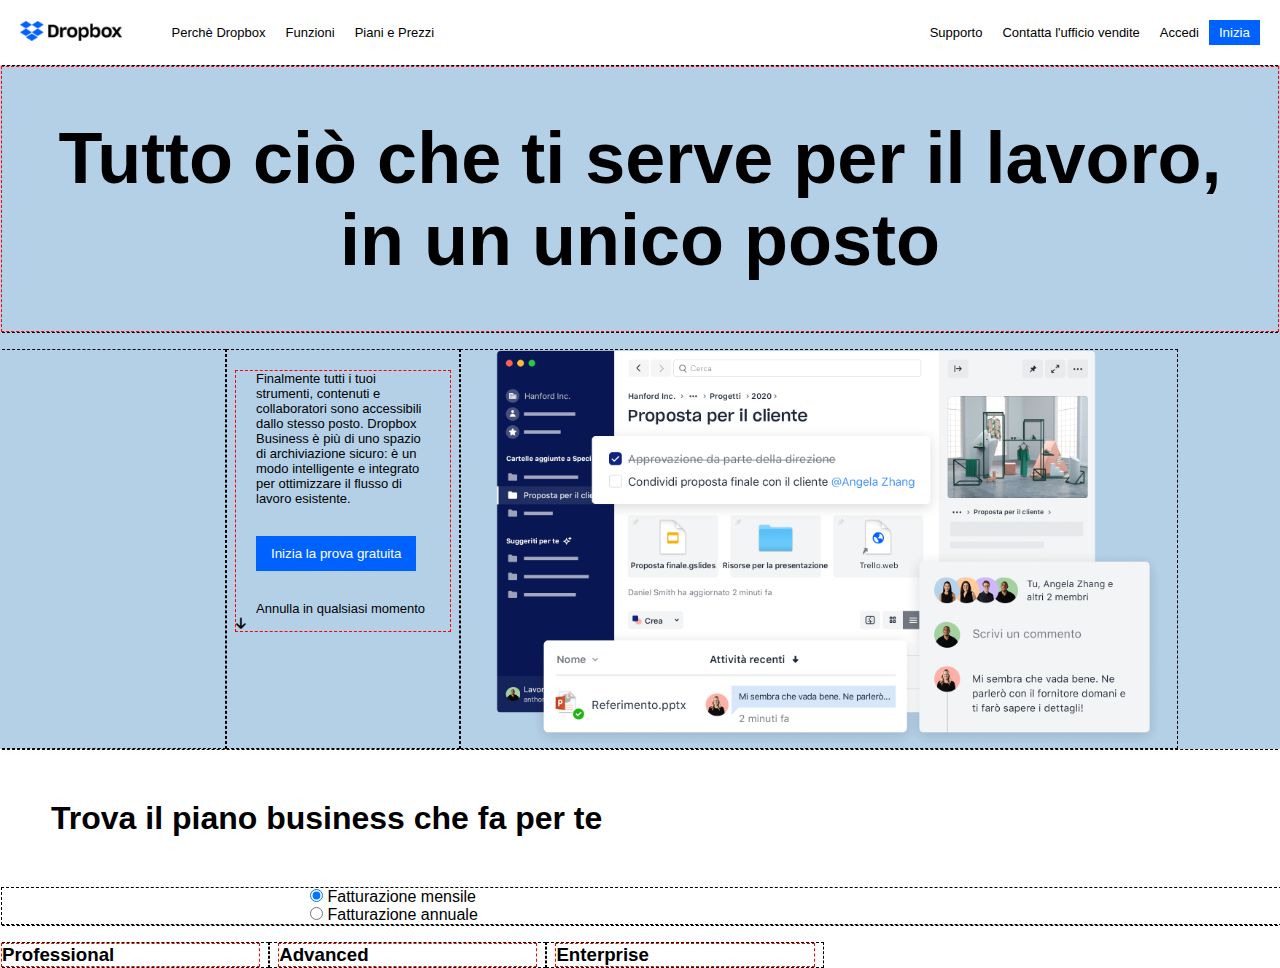
==== index.html @ 9c950555 "codice rivisto" ====
<!DOCTYPE html>
<html lang="en">
  <head>
    <meta charset="UTF-8" />
    <meta name="viewport" content="width=device-width, initial-scale=1.0" />
    <title>Dropbox</title>
    <link rel="stylesheet" href="./style.css" />
    <link
      rel="stylesheet"
      href="https://cdnjs.cloudflare.com/ajax/libs/font-awesome/6.7.2/css/all.min.css"
      integrity="sha512-Evv84Mr4kqVGRNSgIGL/F/aIDqQb7xQ2vcrdIwxfjThSH8CSR7PBEakCr51Ck+w+/U6swU2Im1vVX0SVk9ABhg=="
      crossorigin="anonymous"
      referrerpolicy="no-referrer"
    />
  </head>
  <body>
    <header>
      <div class="header-box">
        <div class="header-box-left">
          <div class="header-logo">
            <img src="./img/logo-small.png" alt="" />
          </div>
          <nav class="header-links">
            <ul>
              <li><a href="#"></a>Perchè Dropbox</li>
              <li><a href="#"></a>Funzioni</li>
              <li><a href="#"></a>Piani e Prezzi</li>
            </ul>
          </nav>
        </div>
        <div class="header-box-right">
          <nav class="header-links">
            <ul>
              <li><a href="#"></a>Supporto</li>
              <li><a href="#"></a>Contatta l'ufficio vendite</li>
              <li><a href="#"></a>Accedi</li>
            </ul>
          </nav>
          <div class="header-button">
            <button class="small-button">Inizia</button>
          </div>
        </div>
      </div>
    </header>

    <main>
      <section class="first-section">
        <div class="container-first">
          <div class="row">
            <div class="col1">
              <div class="card">
                <h1>
                  Tutto ciò che ti serve per il lavoro, <br />
                  in un unico posto
                </h1>
              </div>
            </div>
            <div class="col-1-3"></div>
            <div class="col-1-3">
              <div class="card">
                <p>
                  Finalmente tutti i tuoi strumenti, contenuti e collaboratori
                  sono accessibili dallo stesso posto. Dropbox Business è più di
                  uno spazio di archiviazione sicuro: è un modo intelligente e
                  integrato per ottimizzare il flusso di lavoro esistente.
                </p>
                <button class="small-button-2">Inizia la prova gratuita</button>
                <p>Annulla in qualsiasi momento</p>
                <i class="fa-solid fa-arrow-down"></i>
              </div>
            </div>
            <div class="col-2-3">
              <img src="./img/jumbo.png" alt="" />
            </div>
          </div>
        </div>
      </section>

      <section class="second-section">
        <div class="container-second">
          <div class="row">
            <div class="col1">
              <h2>Trova il piano business che fa per te</h2>
              <div class="col1">
                <div>
                  <input
                    type="radio"
                    id="huey"
                    name="drone"
                    value="huey"
                    checked
                  />
                  <label for="huey">Fatturazione mensile</label>
                </div>
                <div>
                  <input type="radio" id="dewey" name="drone" value="dewey" />
                  <label for="dewey">Fatturazione annuale</label>
                </div>
              </div>
            </div>
            <div class="secondcol-1-3">
              <div class="card">
                <h3>Professional</h3>
              </div>
            </div>
            <div class="secondcol-1-3">
              <div class="card">
                <h3>Advanced</h3>
              </div>
            </div>
            <div class="secondcol-1-3">
              <div class="card">
                <h3>Enterprise</h3>
              </div>
            </div>
          </div>
        </div>
      </section>
    </main>

    <footer></footer>
  </body>
</html>
---- style.css ----
* {
  font-family: Arial, Helvetica, sans-serif;
  margin: 0;
}
.container {
  max-width: 1180px;
  margin-left: auto;
  margin-right: auto;
  padding-left: 0.5rem;
  padding-right: 0.5rem;
}

.small-button,
.small-button-2 {
  background-color: #0062fe;
  color: white;
  padding: 5px 10px;
  border: 0;
}

.small-button-2 {
  padding: 10px 15px;

  margin: 30px 20px;
}
.first-section h1 {
  text-align: center;
  font-size: 4.5rem;
  padding: 50px;
}
h2 {
  text-align: left;
  font-size: 2rem;
  padding: 50px;
}
.row {
  display: flex;
  flex-wrap: wrap;
  row-gap: 1rem;

  margin-left: -0.5rem;
  margin-right: -0.5rem;
}
.first-section img {
  max-width: 700px;
}
.first-section p {
  padding: 0px 20px;
}
.second-section input {
  display: inline-block;
  margin-left: 300px;
}

/* HEADER */
.header-box {
  display: flex;
  padding: 20px;
  align-items: center;
  justify-content: space-between;
  font-size: small;
  font-weight: lighter;
}
.header-logo img {
  height: 20px;
}
.header-box-left,
.header-box-right {
  display: flex;
  justify-content: space-between;
  align-items: center;
}
.header-links ul {
  display: flex;
}
.header-links li {
  list-style: none;
  margin-left: 10px;
  margin-right: 10px;
}

/* MAIN */

.container-first {
  background-color: #b4d0e7;
}

[class*="col"] {
  padding-left: 0.5rem;
  padding-right: 0.5rem;
  border: 1px dashed black;
}
.col1 {
  width: 100%;
}
.col-1-3 {
  width: calc(100% / 6);
  font-size: small;
  padding-top: 20px;
}

.secondcol-1-3 {
  width: calc(100% / 5);
}
.card {
  border: 1px dashed red;
}
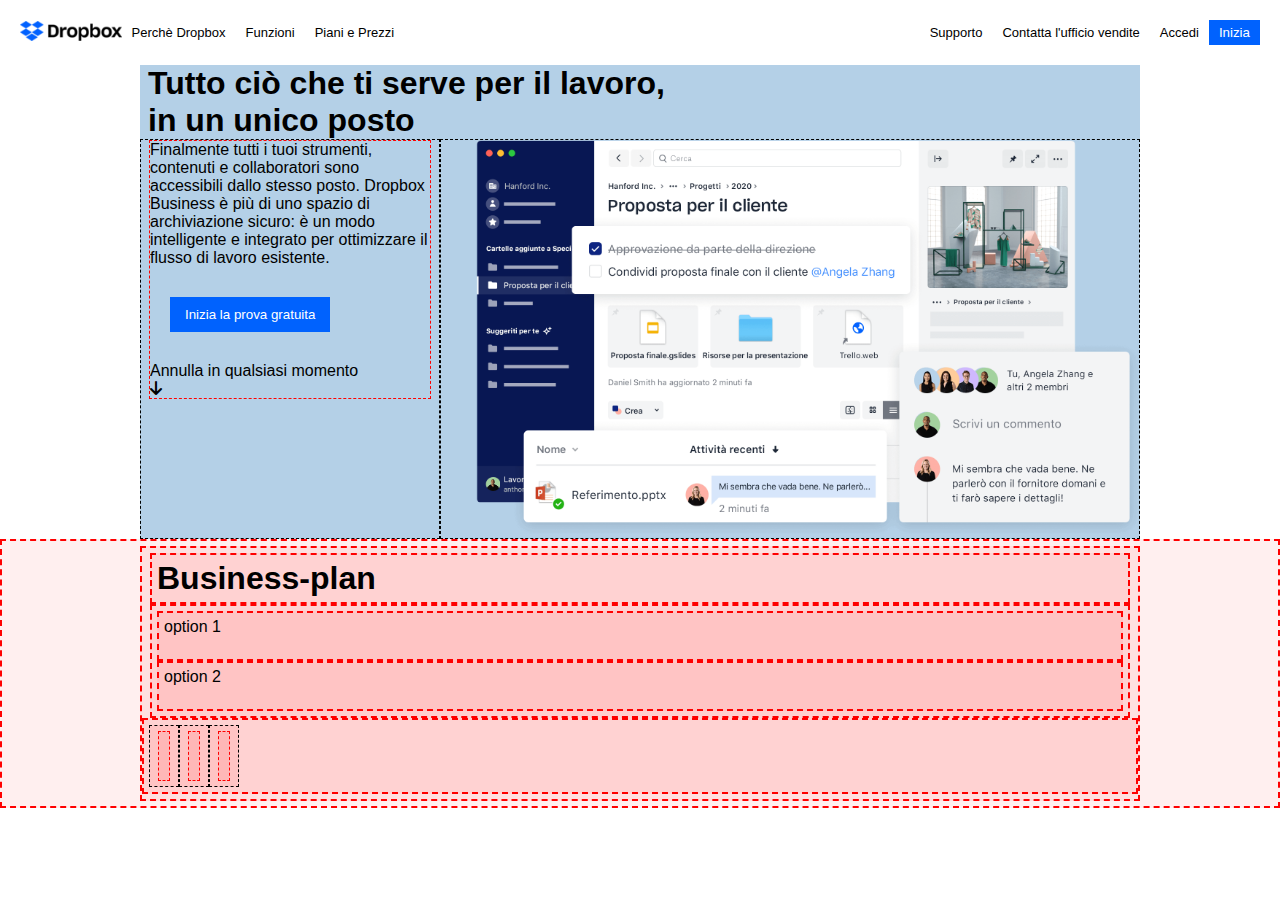
==== commit c3155e04: "working" ====
--- a/index.html
+++ b/index.html
@@ -44,19 +44,11 @@
     </header>
 
     <main>
-      <section class="first-section">
-        <div class="container-first">
+      <section class="hero">
+        <div class="container">
+          <h1>Tutto ciò che ti serve per il lavoro, <br />in un unico posto</h1>
           <div class="row">
-            <div class="col1">
-              <div class="card">
-                <h1>
-                  Tutto ciò che ti serve per il lavoro, <br />
-                  in un unico posto
-                </h1>
-              </div>
-            </div>
-            <div class="col-1-3"></div>
-            <div class="col-1-3">
+            <div class="col30">
               <div class="card">
                 <p>
                   Finalmente tutti i tuoi strumenti, contenuti e collaboratori
@@ -69,49 +61,28 @@
                 <i class="fa-solid fa-arrow-down"></i>
               </div>
             </div>
-            <div class="col-2-3">
+            <div class="col70">
               <img src="./img/jumbo.png" alt="" />
             </div>
           </div>
         </div>
       </section>
-
-      <section class="second-section">
-        <div class="container-second">
+      <section class="business-plan debug">
+        <div class="container">
+          <h2>Business-plan</h2>
+          <div class="payment-type">
+            <div>option 1</div>
+            <div>option 2</div>
+          </div>
           <div class="row">
-            <div class="col1">
-              <h2>Trova il piano business che fa per te</h2>
-              <div class="col1">
-                <div>
-                  <input
-                    type="radio"
-                    id="huey"
-                    name="drone"
-                    value="huey"
-                    checked
-                  />
-                  <label for="huey">Fatturazione mensile</label>
-                </div>
-                <div>
-                  <input type="radio" id="dewey" name="drone" value="dewey" />
-                  <label for="dewey">Fatturazione annuale</label>
-                </div>
-              </div>
+            <div class="col-1-3">
+              <div class="card"></div>
             </div>
-            <div class="secondcol-1-3">
-              <div class="card">
-                <h3>Professional</h3>
-              </div>
+            <div class="col-1-3">
+              <div class="card"></div>
             </div>
-            <div class="secondcol-1-3">
-              <div class="card">
-                <h3>Advanced</h3>
-              </div>
-            </div>
-            <div class="secondcol-1-3">
-              <div class="card">
-                <h3>Enterprise</h3>
-              </div>
+            <div class="col-1-3">
+              <div class="card"></div>
             </div>
           </div>
         </div>
--- a/style.css
+++ b/style.css
@@ -1,13 +1,26 @@
 * {
   font-family: Arial, Helvetica, sans-serif;
   margin: 0;
+  box-sizing: border-box;
+  margin: 0;
+  padding: 0;
+}
+.debug,
+.debug * {
+  min-height: 50px;
+  padding: 5px;
+  background-color: #ff000010;
+  border: 2px dashed red;
 }
 .container {
-  max-width: 1180px;
+  max-width: 1000px;
   margin-left: auto;
   margin-right: auto;
   padding-left: 0.5rem;
   padding-right: 0.5rem;
+}
+.container.container-xl {
+  max-width: 1000px;
 }
 
 .small-button,
@@ -20,14 +33,9 @@
 
 .small-button-2 {
   padding: 10px 15px;
-
   margin: 30px 20px;
 }
-.first-section h1 {
-  text-align: center;
-  font-size: 4.5rem;
-  padding: 50px;
-}
+
 h2 {
   text-align: left;
   font-size: 2rem;
@@ -37,19 +45,11 @@
   display: flex;
   flex-wrap: wrap;
   row-gap: 1rem;
-
   margin-left: -0.5rem;
   margin-right: -0.5rem;
 }
-.first-section img {
+.hero img {
   max-width: 700px;
-}
-.first-section p {
-  padding: 0px 20px;
-}
-.second-section input {
-  display: inline-block;
-  margin-left: 300px;
 }
 
 /* HEADER */
@@ -81,7 +81,7 @@
 
 /* MAIN */
 
-.container-first {
+.hero .container {
   background-color: #b4d0e7;
 }
 
@@ -90,15 +90,13 @@
   padding-right: 0.5rem;
   border: 1px dashed black;
 }
-.col1 {
-  width: 100%;
+
+.col70 {
+  width: 70%;
 }
-.col-1-3 {
-  width: calc(100% / 6);
-  font-size: small;
-  padding-top: 20px;
+.col30 {
+  width: 30%;
 }
-
 .secondcol-1-3 {
   width: calc(100% / 5);
 }
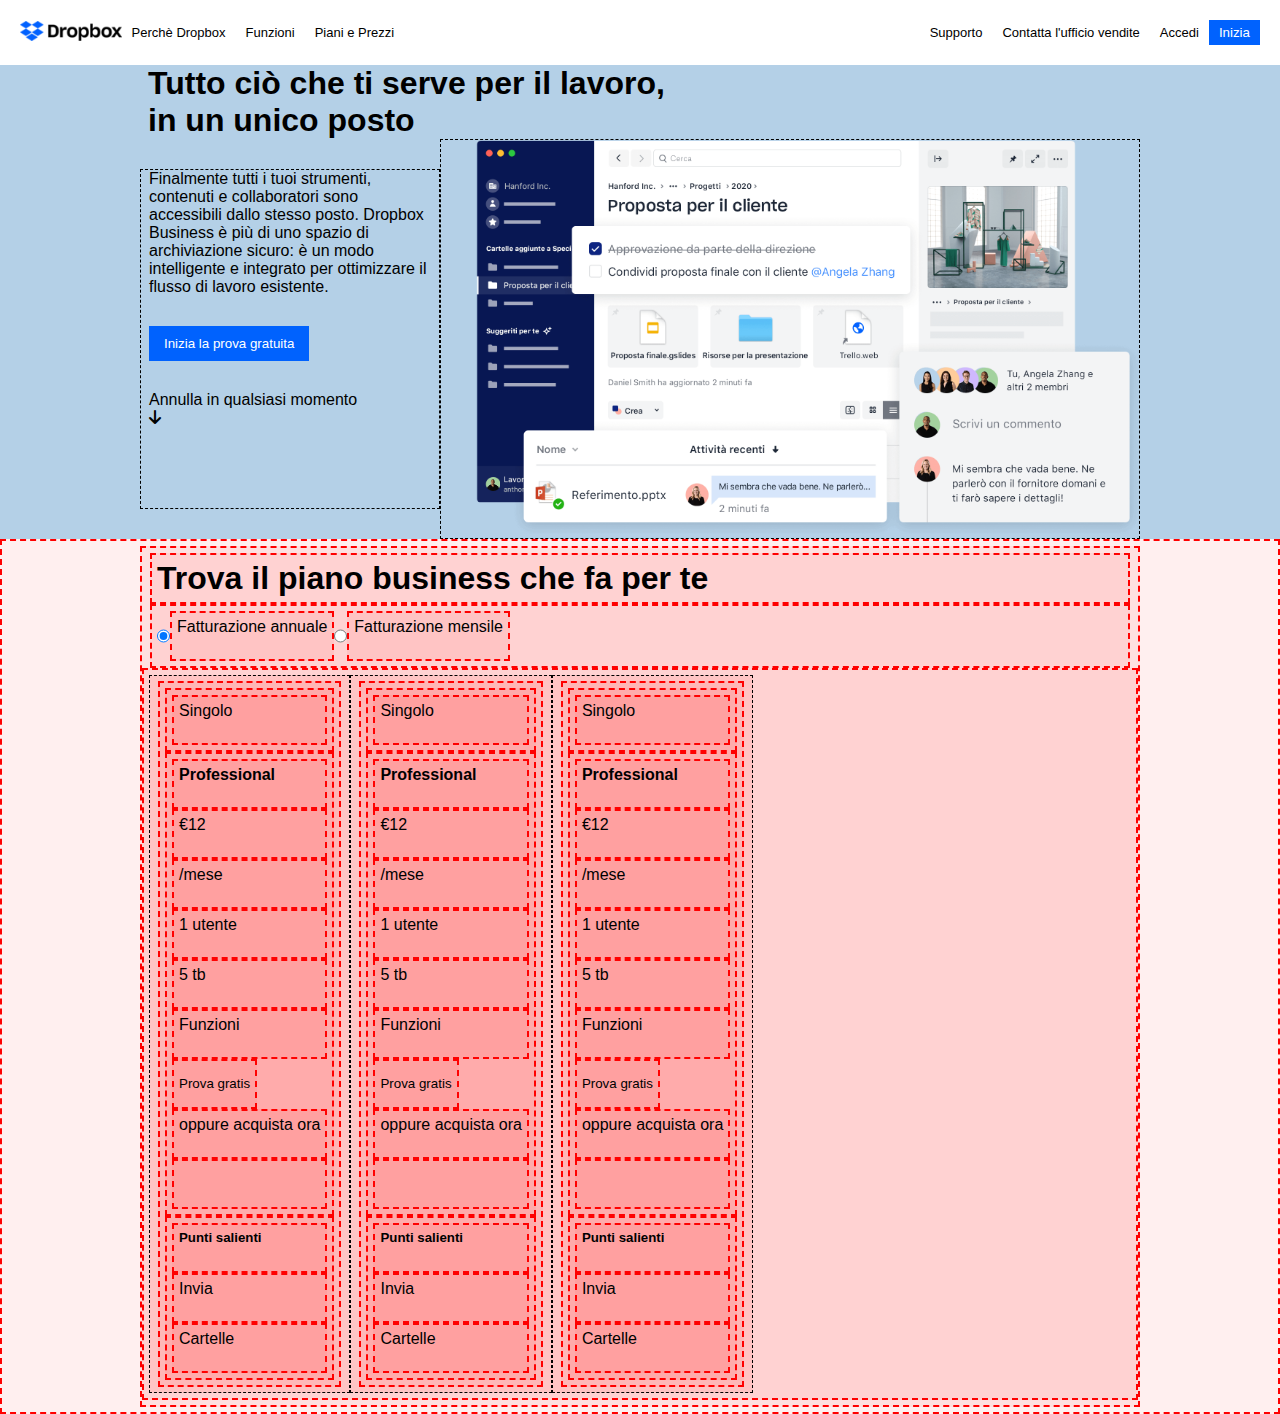
==== commit aaa56216: "hero section + business plan" ====
--- a/index.html
+++ b/index.html
@@ -58,7 +58,9 @@
                 </p>
                 <button class="small-button-2">Inizia la prova gratuita</button>
                 <p>Annulla in qualsiasi momento</p>
-                <i class="fa-solid fa-arrow-down"></i>
+                <div class="arrow-container">
+                  <i class="fa-solid fa-arrow-down"></i>
+                </div>
               </div>
             </div>
             <div class="col70">
@@ -69,20 +71,82 @@
       </section>
       <section class="business-plan debug">
         <div class="container">
-          <h2>Business-plan</h2>
+          <h2>Trova il piano business che fa per te</h2>
           <div class="payment-type">
-            <div>option 1</div>
-            <div>option 2</div>
+            <input type="radio" id="annual" name="drone" value="huey" checked />
+            <label for="huey">Fatturazione annuale</label>
+            <input type="radio" id="monthly" name="drone" value="dewey" />
+            <label for="dewey">Fatturazione mensile</label>
           </div>
           <div class="row">
             <div class="col-1-3">
-              <div class="card"></div>
+              <div class="card">
+                <div class="card-header">
+                  <p>Singolo</p>
+                </div>
+                <div class="card-main">
+                  <h4>Professional</h4>
+                  <p>€12</p>
+                  <p>/mese</p>
+                  <p>1 utente</p>
+                  <p>5 tb</p>
+                  <p>Funzioni</p>
+                  <button>Prova gratis</button>
+                  <p>oppure acquista ora</p>
+                  <div></div>
+                </div>
+                <div class="card-footer">
+                  <h5>Punti salienti</h5>
+                  <p>Invia</p>
+                  <p>Cartelle</p>
+                </div>
+              </div>
             </div>
             <div class="col-1-3">
-              <div class="card"></div>
+              <div class="card">
+                <div class="card-header">
+                  <p>Singolo</p>
+                </div>
+                <div class="card-main">
+                  <h4>Professional</h4>
+                  <p>€12</p>
+                  <p>/mese</p>
+                  <p>1 utente</p>
+                  <p>5 tb</p>
+                  <p>Funzioni</p>
+                  <button>Prova gratis</button>
+                  <p>oppure acquista ora</p>
+                  <div></div>
+                </div>
+                <div class="card-footer">
+                  <h5>Punti salienti</h5>
+                  <p>Invia</p>
+                  <p>Cartelle</p>
+                </div>
+              </div>
             </div>
             <div class="col-1-3">
-              <div class="card"></div>
+              <div class="card">
+                <div class="card-header">
+                  <p>Singolo</p>
+                </div>
+                <div class="card-main">
+                  <h4>Professional</h4>
+                  <p>€12</p>
+                  <p>/mese</p>
+                  <p>1 utente</p>
+                  <p>5 tb</p>
+                  <p>Funzioni</p>
+                  <button>Prova gratis</button>
+                  <p>oppure acquista ora</p>
+                  <div></div>
+                </div>
+                <div class="card-footer">
+                  <h5>Punti salienti</h5>
+                  <p>Invia</p>
+                  <p>Cartelle</p>
+                </div>
+              </div>
             </div>
           </div>
         </div>
--- a/style.css
+++ b/style.css
@@ -1,3 +1,5 @@
+/* UTILITIES */
+
 * {
   font-family: Arial, Helvetica, sans-serif;
   margin: 0;
@@ -20,7 +22,7 @@
   padding-right: 0.5rem;
 }
 .container.container-xl {
-  max-width: 1000px;
+  max-width: 1180px;
 }
 
 .small-button,
@@ -33,7 +35,7 @@
 
 .small-button-2 {
   padding: 10px 15px;
-  margin: 30px 20px;
+  margin: 30px 0px;
 }
 
 h2 {
@@ -53,6 +55,7 @@
 }
 
 /* HEADER */
+
 .header-box {
   display: flex;
   padding: 20px;
@@ -81,7 +84,7 @@
 
 /* MAIN */
 
-.hero .container {
+.hero {
   background-color: #b4d0e7;
 }
 
@@ -96,10 +99,12 @@
 }
 .col30 {
   width: 30%;
+  margin: 30px 0px;
 }
 .secondcol-1-3 {
   width: calc(100% / 5);
 }
-.card {
-  border: 1px dashed red;
+
+.payment-type {
+  display: flex;
 }
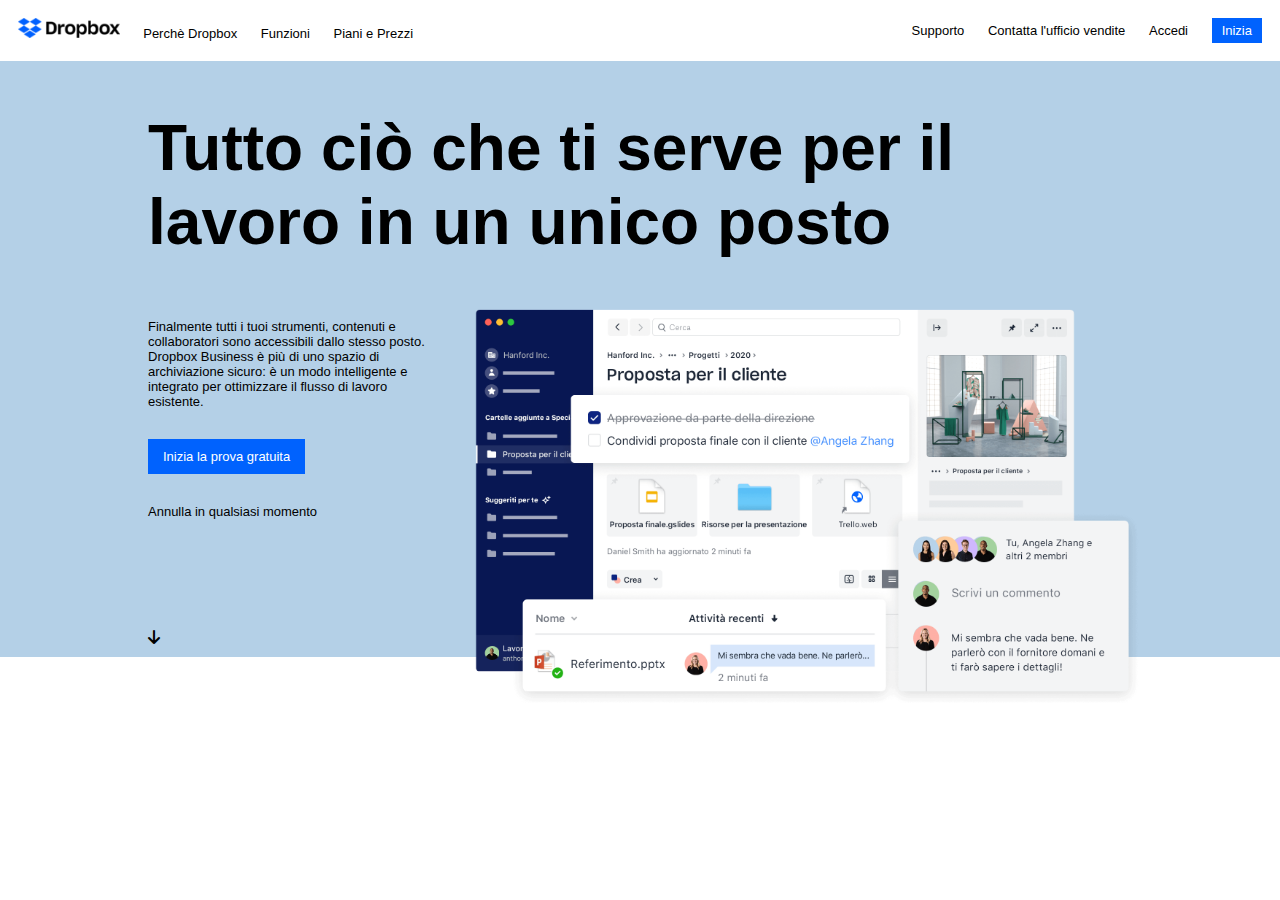
==== commit 3c32de03: "header + jumbo section (re-coding)" ====
--- a/index.html
+++ b/index.html
@@ -15,52 +15,45 @@
   </head>
   <body>
     <header>
-      <div class="header-box">
-        <div class="header-box-left">
-          <div class="header-logo">
-            <img src="./img/logo-small.png" alt="" />
-          </div>
+      <div class="page-header">
           <nav class="header-links">
             <ul>
+              <li><a href="#"></a>
+              <img src="./img/logo-small.png" alt=""></li>
               <li><a href="#"></a>Perchè Dropbox</li>
               <li><a href="#"></a>Funzioni</li>
               <li><a href="#"></a>Piani e Prezzi</li>
             </ul>
           </nav>
-        </div>
-        <div class="header-box-right">
           <nav class="header-links">
             <ul>
               <li><a href="#"></a>Supporto</li>
               <li><a href="#"></a>Contatta l'ufficio vendite</li>
               <li><a href="#"></a>Accedi</li>
+              <li><a href="#"></a>
+                <button class="small-button">Inizia</button></li>
             </ul>
           </nav>
-          <div class="header-button">
-            <button class="small-button">Inizia</button>
-          </div>
-        </div>
+        
       </div>
     </header>
 
     <main>
-      <section class="hero">
+      <section id="jumbo">
         <div class="container">
-          <h1>Tutto ciò che ti serve per il lavoro, <br />in un unico posto</h1>
+          <h1>Tutto ciò che ti serve per il lavoro in un unico posto</h1>
           <div class="row">
             <div class="col30">
-              <div class="card">
-                <p>
+              <p>
                   Finalmente tutti i tuoi strumenti, contenuti e collaboratori
                   sono accessibili dallo stesso posto. Dropbox Business è più di
                   uno spazio di archiviazione sicuro: è un modo intelligente e
                   integrato per ottimizzare il flusso di lavoro esistente.
-                </p>
-                <button class="small-button-2">Inizia la prova gratuita</button>
-                <p>Annulla in qualsiasi momento</p>
-                <div class="arrow-container">
+              </p>
+              <button class="small-button-2">Inizia la prova gratuita</button>
+              <p>Annulla in qualsiasi momento</p>
+              <div class="arrow">
                   <i class="fa-solid fa-arrow-down"></i>
-                </div>
               </div>
             </div>
             <div class="col70">
@@ -69,7 +62,7 @@
           </div>
         </div>
       </section>
-      <section class="business-plan debug">
+      <!-- <section class="business-plan debug">
         <div class="container">
           <h2>Trova il piano business che fa per te</h2>
           <div class="payment-type">
@@ -151,8 +144,11 @@
           </div>
         </div>
       </section>
+      <section class="find-partner"></section>
+      <section class="utilities"></section>
+      <section class="clients"></section>
     </main>
 
-    <footer></footer>
+    <footer class="page-footer"></footer> -->
   </body>
 </html>
--- a/style.css
+++ b/style.css
@@ -4,7 +4,6 @@
   font-family: Arial, Helvetica, sans-serif;
   margin: 0;
   box-sizing: border-box;
-  margin: 0;
   padding: 0;
 }
 .debug,
@@ -35,14 +34,13 @@
 
 .small-button-2 {
   padding: 10px 15px;
-  margin: 30px 0px;
 }
 
-h2 {
+/* h2 {
   text-align: left;
   font-size: 2rem;
   padding: 50px;
-}
+} */
 .row {
   display: flex;
   flex-wrap: wrap;
@@ -50,50 +48,75 @@
   margin-left: -0.5rem;
   margin-right: -0.5rem;
 }
-.hero img {
-  max-width: 700px;
-}
 
 /* HEADER */
 
-.header-box {
+.page-header {
   display: flex;
-  padding: 20px;
-  align-items: center;
   justify-content: space-between;
+  position: sticky;
+  top: 0;
   font-size: small;
-  font-weight: lighter;
+  padding: 0.5rem;
 }
-.header-logo img {
+
+.header-links li {
+  display: inline-block;
+  list-style: none;
+  padding: 10px;
+}
+nav img {
   height: 20px;
 }
-.header-box-left,
-.header-box-right {
+
+/* JUMBO */
+
+#jumbo {
+  background-color: #b4d0e7;
+}
+#jumbo img {
+  max-width: 700px;
+  padding-top: 50px;
+}
+#jumbo .col30 {
   display: flex;
-  justify-content: space-between;
-  align-items: center;
-}
-.header-links ul {
-  display: flex;
-}
-.header-links li {
-  list-style: none;
-  margin-left: 10px;
-  margin-right: 10px;
+  flex-direction: column;
+  align-items: flex-start;
 }
 
-/* MAIN */
-
-.hero {
-  background-color: #b4d0e7;
+#jumbo .arrow {
+  margin-top: auto;
+  margin-bottom: 30px;
+}
+#jumbo .container {
+  position: relative;
+  top: 50px;
+}
+#jumbo h1 {
+  font-size: 4rem;
+  font-weight: bold;
+}
+#jumbo p,
+button {
+  padding: 30px 0px;
+  font-size: small;
 }
 
 [class*="col"] {
   padding-left: 0.5rem;
   padding-right: 0.5rem;
-  border: 1px dashed black;
+  /* border: 1px dashed black; */
 }
 
+.col {
+  width: 100%;
+}
+.col-1-2 {
+  width: 50%;
+}
+.col-1-3 {
+  width: calc(100% / 3);
+}
 .col70 {
   width: 70%;
 }
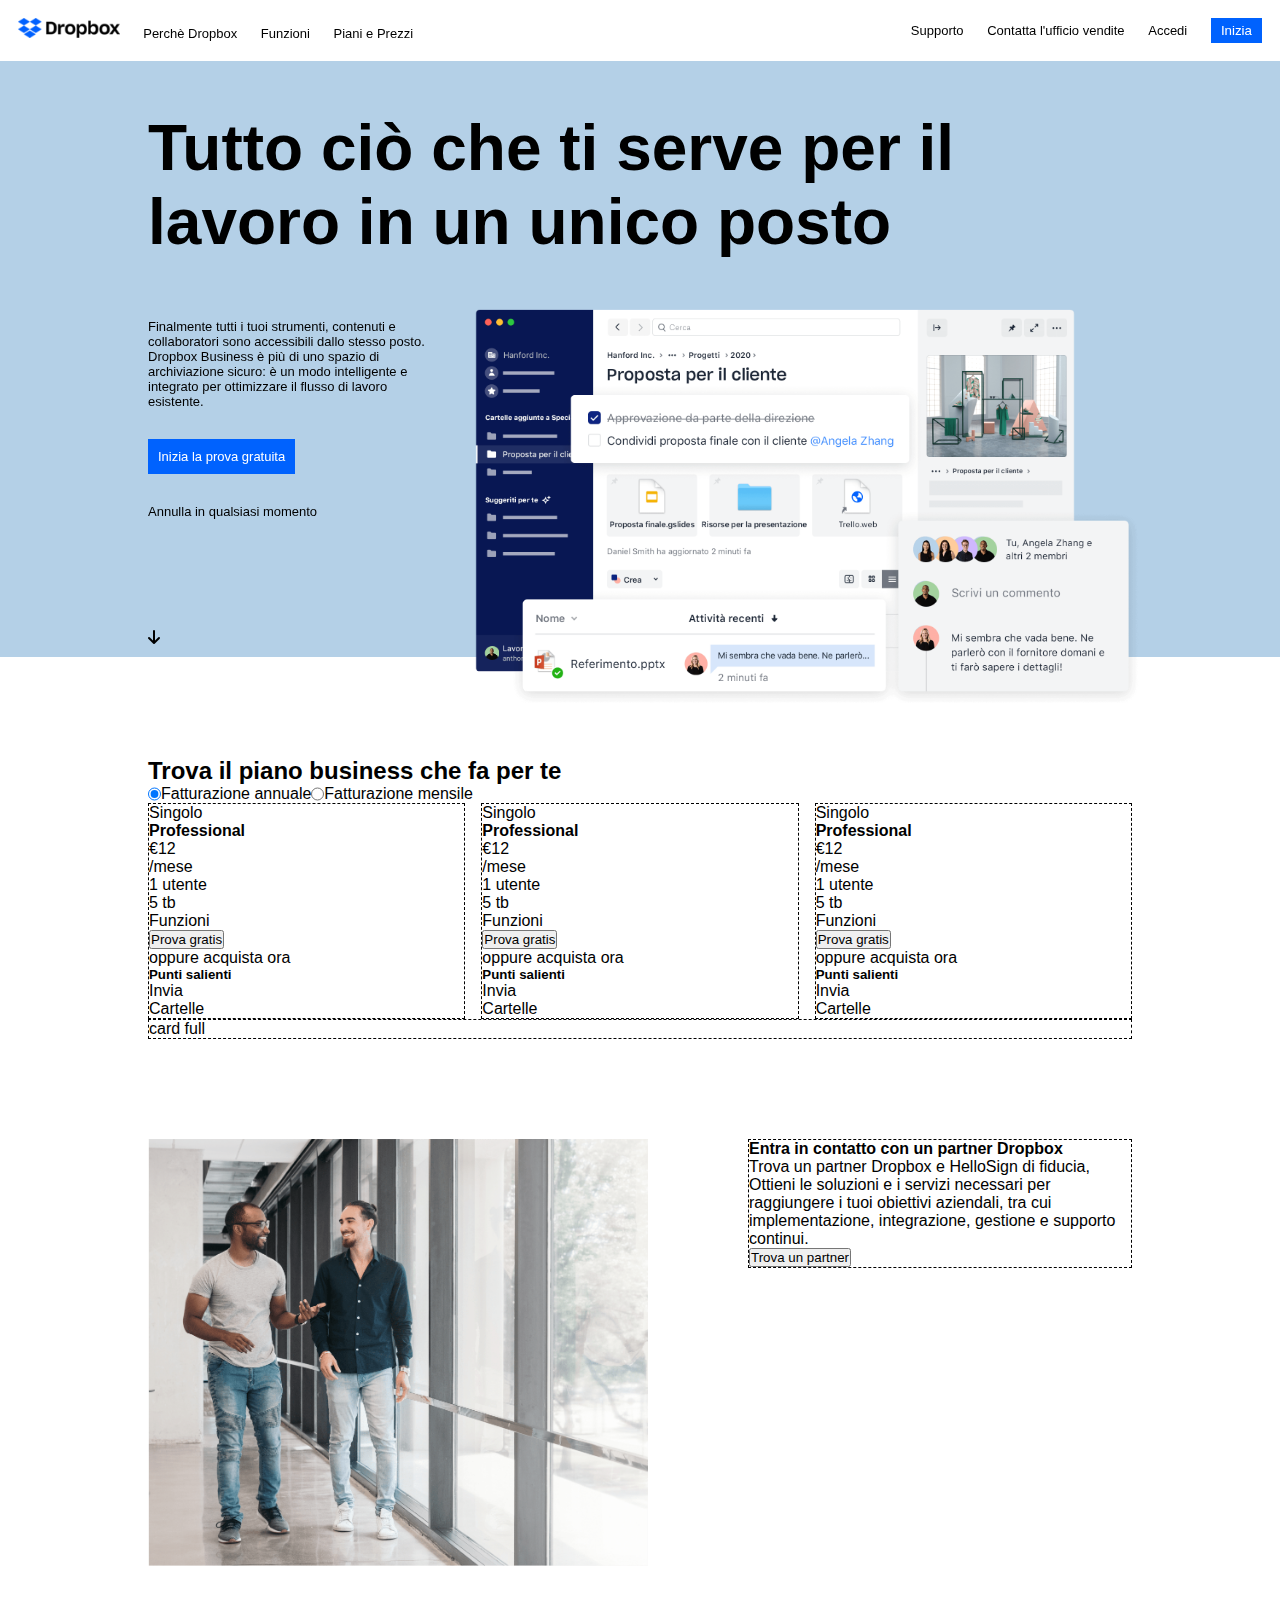
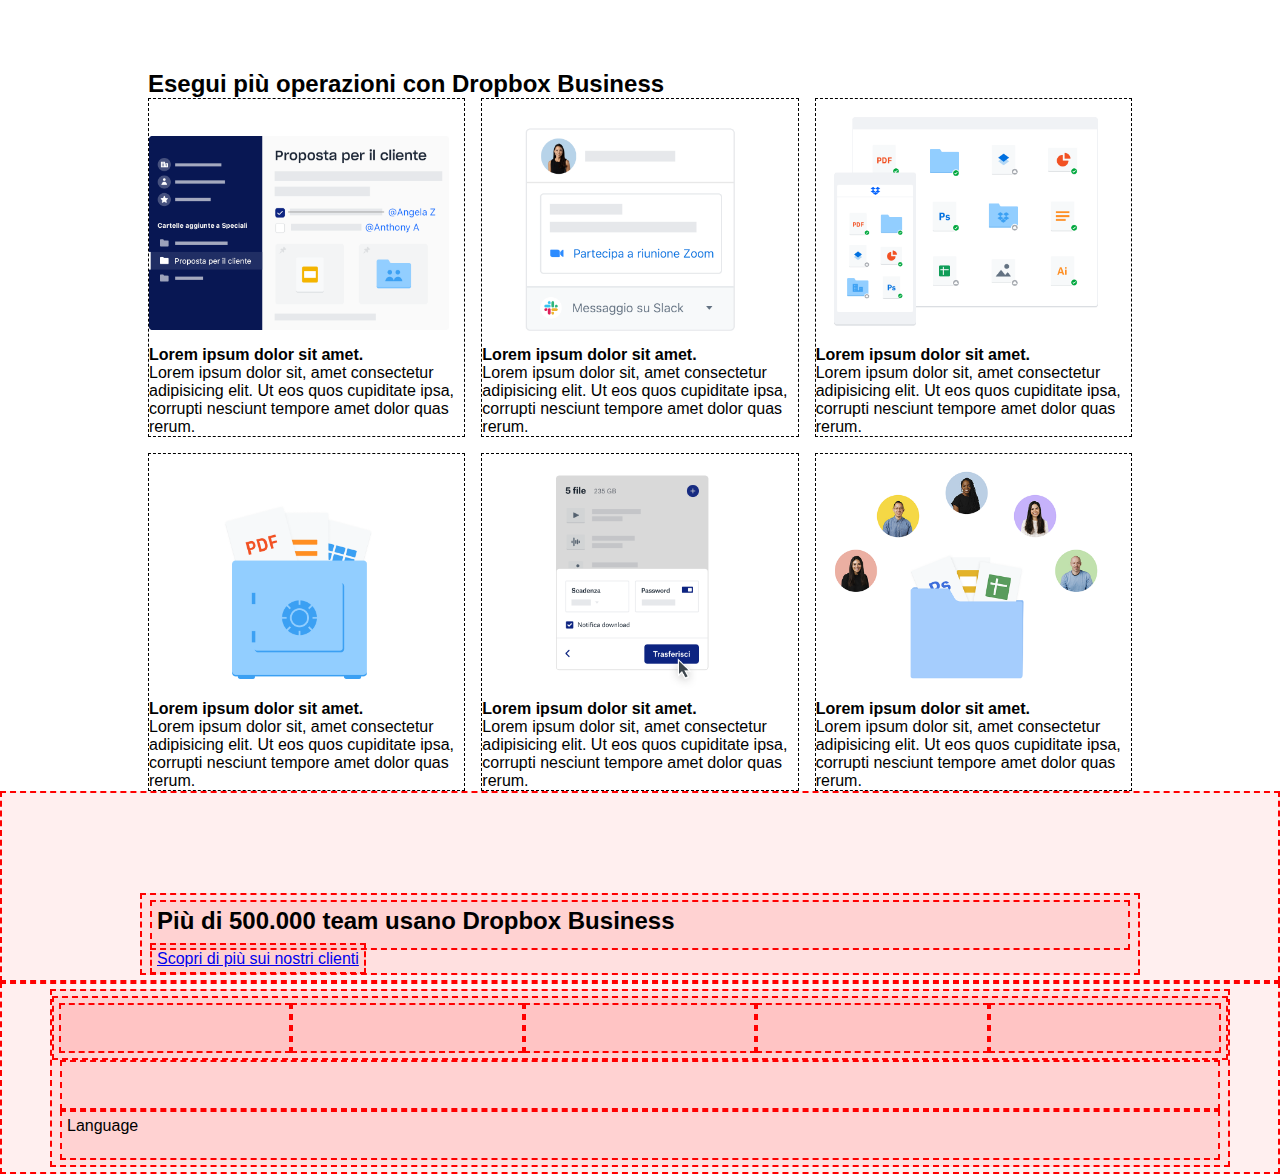
==== commit e9b0af96: "complete-structure" ====
--- a/index.html
+++ b/index.html
@@ -16,25 +16,24 @@
   <body>
     <header>
       <div class="page-header">
-          <nav class="header-links">
-            <ul>
-              <li><a href="#"></a>
-              <img src="./img/logo-small.png" alt=""></li>
-              <li><a href="#"></a>Perchè Dropbox</li>
-              <li><a href="#"></a>Funzioni</li>
-              <li><a href="#"></a>Piani e Prezzi</li>
-            </ul>
-          </nav>
-          <nav class="header-links">
-            <ul>
-              <li><a href="#"></a>Supporto</li>
-              <li><a href="#"></a>Contatta l'ufficio vendite</li>
-              <li><a href="#"></a>Accedi</li>
-              <li><a href="#"></a>
-                <button class="small-button">Inizia</button></li>
-            </ul>
-          </nav>
-        
+        <nav class="header-links">
+          <ul>
+            <li><a href="#"></a> <img src="./img/logo-small.png" alt="" /></li>
+            <li><a href="#"></a>Perchè Dropbox</li>
+            <li><a href="#"></a>Funzioni</li>
+            <li><a href="#"></a>Piani e Prezzi</li>
+          </ul>
+        </nav>
+        <nav class="header-links">
+          <ul>
+            <li><a href="#"></a>Supporto</li>
+            <li><a href="#"></a>Contatta l'ufficio vendite</li>
+            <li><a href="#"></a>Accedi</li>
+            <li>
+              <a href="#"></a> <button class="small-button">Inizia</button>
+            </li>
+          </ul>
+        </nav>
       </div>
     </header>
 
@@ -45,15 +44,15 @@
           <div class="row">
             <div class="col30">
               <p>
-                  Finalmente tutti i tuoi strumenti, contenuti e collaboratori
-                  sono accessibili dallo stesso posto. Dropbox Business è più di
-                  uno spazio di archiviazione sicuro: è un modo intelligente e
-                  integrato per ottimizzare il flusso di lavoro esistente.
+                Finalmente tutti i tuoi strumenti, contenuti e collaboratori
+                sono accessibili dallo stesso posto. Dropbox Business è più di
+                uno spazio di archiviazione sicuro: è un modo intelligente e
+                integrato per ottimizzare il flusso di lavoro esistente.
               </p>
               <button class="small-button-2">Inizia la prova gratuita</button>
               <p>Annulla in qualsiasi momento</p>
               <div class="arrow">
-                  <i class="fa-solid fa-arrow-down"></i>
+                <i class="fa-solid fa-arrow-down"></i>
               </div>
             </div>
             <div class="col70">
@@ -62,7 +61,7 @@
           </div>
         </div>
       </section>
-      <!-- <section class="business-plan debug">
+      <section id="business-plan">
         <div class="container">
           <h2>Trova il piano business che fa per te</h2>
           <div class="payment-type">
@@ -142,13 +141,123 @@
               </div>
             </div>
           </div>
-        </div>
-      </section>
-      <section class="find-partner"></section>
-      <section class="utilities"></section>
-      <section class="clients"></section>
+          <div class="card card-full">card full</div>
+        </div>
+      </section>
+      <section id="find-partner" class="">
+        <div class="container">
+          <div class="row">
+            <div class="col-60">
+              <img src="./img/partner.png" alt="" />
+            </div>
+            <div class="col-40">
+              <div class="card">
+                <h4>Entra in contatto con un partner Dropbox</h4>
+                <p>
+                  Trova un partner Dropbox e HelloSign di fiducia, Ottieni le
+                  soluzioni e i servizi necessari per raggiungere i tuoi
+                  obiettivi aziendali, tra cui implementazione, integrazione,
+                  gestione e supporto continui.
+                </p>
+                <button class="partner-button">Trova un partner</button>
+              </div>
+            </div>
+          </div>
+        </div>
+      </section>
+      <section id="utilities">
+        <div class="container">
+          <h2>Esegui più operazioni con Dropbox Business</h2>
+          <div class="row">
+            <div class="col-1-3">
+              <div class="card">
+                <img src="./img/business-feature-coordinate-it.png" alt="" />
+                <h4>Lorem ipsum dolor sit amet.</h4>
+                <p>
+                  Lorem ipsum dolor sit, amet consectetur adipisicing elit. Ut
+                  eos quos cupiditate ipsa, corrupti nesciunt tempore amet dolor
+                  quas rerum.
+                </p>
+              </div>
+            </div>
+            <div class="col-1-3">
+              <div class="card">
+                <img src="./img/business-feature-integrations-it.png" alt="" />
+                <h4>Lorem ipsum dolor sit amet.</h4>
+                <p>
+                  Lorem ipsum dolor sit, amet consectetur adipisicing elit. Ut
+                  eos quos cupiditate ipsa, corrupti nesciunt tempore amet dolor
+                  quas rerum.
+                </p>
+              </div>
+            </div>
+            <div class="col-1-3">
+              <div class="card">
+                <img src="./img/business-feature-multi-device.png" alt="" />
+                <h4>Lorem ipsum dolor sit amet.</h4>
+                <p>
+                  Lorem ipsum dolor sit, amet consectetur adipisicing elit. Ut
+                  eos quos cupiditate ipsa, corrupti nesciunt tempore amet dolor
+                  quas rerum.
+                </p>
+              </div>
+            </div>
+            <div class="col-1-3">
+              <div class="card">
+                <img src="./img/business-feature-security.png" alt="" />
+                <h4>Lorem ipsum dolor sit amet.</h4>
+                <p>
+                  Lorem ipsum dolor sit, amet consectetur adipisicing elit. Ut
+                  eos quos cupiditate ipsa, corrupti nesciunt tempore amet dolor
+                  quas rerum.
+                </p>
+              </div>
+            </div>
+            <div class="col-1-3">
+              <div class="card">
+                <img src="./img/business-feature-send-files-it.png" alt="" />
+                <h4>Lorem ipsum dolor sit amet.</h4>
+                <p>
+                  Lorem ipsum dolor sit, amet consectetur adipisicing elit. Ut
+                  eos quos cupiditate ipsa, corrupti nesciunt tempore amet dolor
+                  quas rerum.
+                </p>
+              </div>
+            </div>
+            <div class="col-1-3">
+              <div class="card">
+                <img src="./img/business-feature-switching-tools.png" alt="" />
+                <h4>Lorem ipsum dolor sit amet.</h4>
+                <p>
+                  Lorem ipsum dolor sit, amet consectetur adipisicing elit. Ut
+                  eos quos cupiditate ipsa, corrupti nesciunt tempore amet dolor
+                  quas rerum.
+                </p>
+              </div>
+            </div>
+          </div>
+        </div>
+      </section>
+      <section id="clients" class="debug">
+        <div class="container">
+          <h2>Più di 500.000 team usano Dropbox Business</h2>
+          <a href="#">Scopri di più sui nostri clienti</a>
+        </div>
+      </section>
     </main>
 
-    <footer class="page-footer"></footer> -->
+    <footer class="page-footer debug">
+      <div class="container container-xl">
+        <div class="row">
+          <div class="col-20"></div>
+          <div class="col-20"></div>
+          <div class="col-20"></div>
+          <div class="col-20"></div>
+          <div class="col-20"></div>
+        </div>
+        <div class="separator"></div>
+        <div class="lang">Language</div>
+      </div>
+    </footer>
   </body>
 </html>
--- a/style.css
+++ b/style.css
@@ -24,6 +24,12 @@
   max-width: 1180px;
 }
 
+#business-plan,
+#find-partner,
+#utilities,
+#clients {
+  padding-top: 100px;
+}
 .small-button,
 .small-button-2 {
   background-color: #0062fe;
@@ -36,11 +42,6 @@
   padding: 10px 15px;
 }
 
-/* h2 {
-  text-align: left;
-  font-size: 2rem;
-  padding: 50px;
-} */
 .row {
   display: flex;
   flex-wrap: wrap;
@@ -96,9 +97,12 @@
   font-size: 4rem;
   font-weight: bold;
 }
-#jumbo p,
-button {
+#jumbo p {
   padding: 30px 0px;
+  font-size: small;
+}
+.small-button-2 {
+  padding: 10px;
   font-size: small;
 }
 
@@ -124,10 +128,31 @@
   width: 30%;
   margin: 30px 0px;
 }
-.secondcol-1-3 {
-  width: calc(100% / 5);
+.col-60 {
+  width: 60%;
 }
-
+.col-40 {
+  width: 40%;
+}
+.col-20 {
+  width: 20%;
+}
 .payment-type {
   display: flex;
 }
+
+.card {
+  border: 1px dashed black;
+}
+
+/* FIND PARTNER */
+
+#find-partner img {
+  max-width: 500px;
+}
+
+/* UTILITIES */
+
+#utilities img {
+  max-width: 300px;
+}
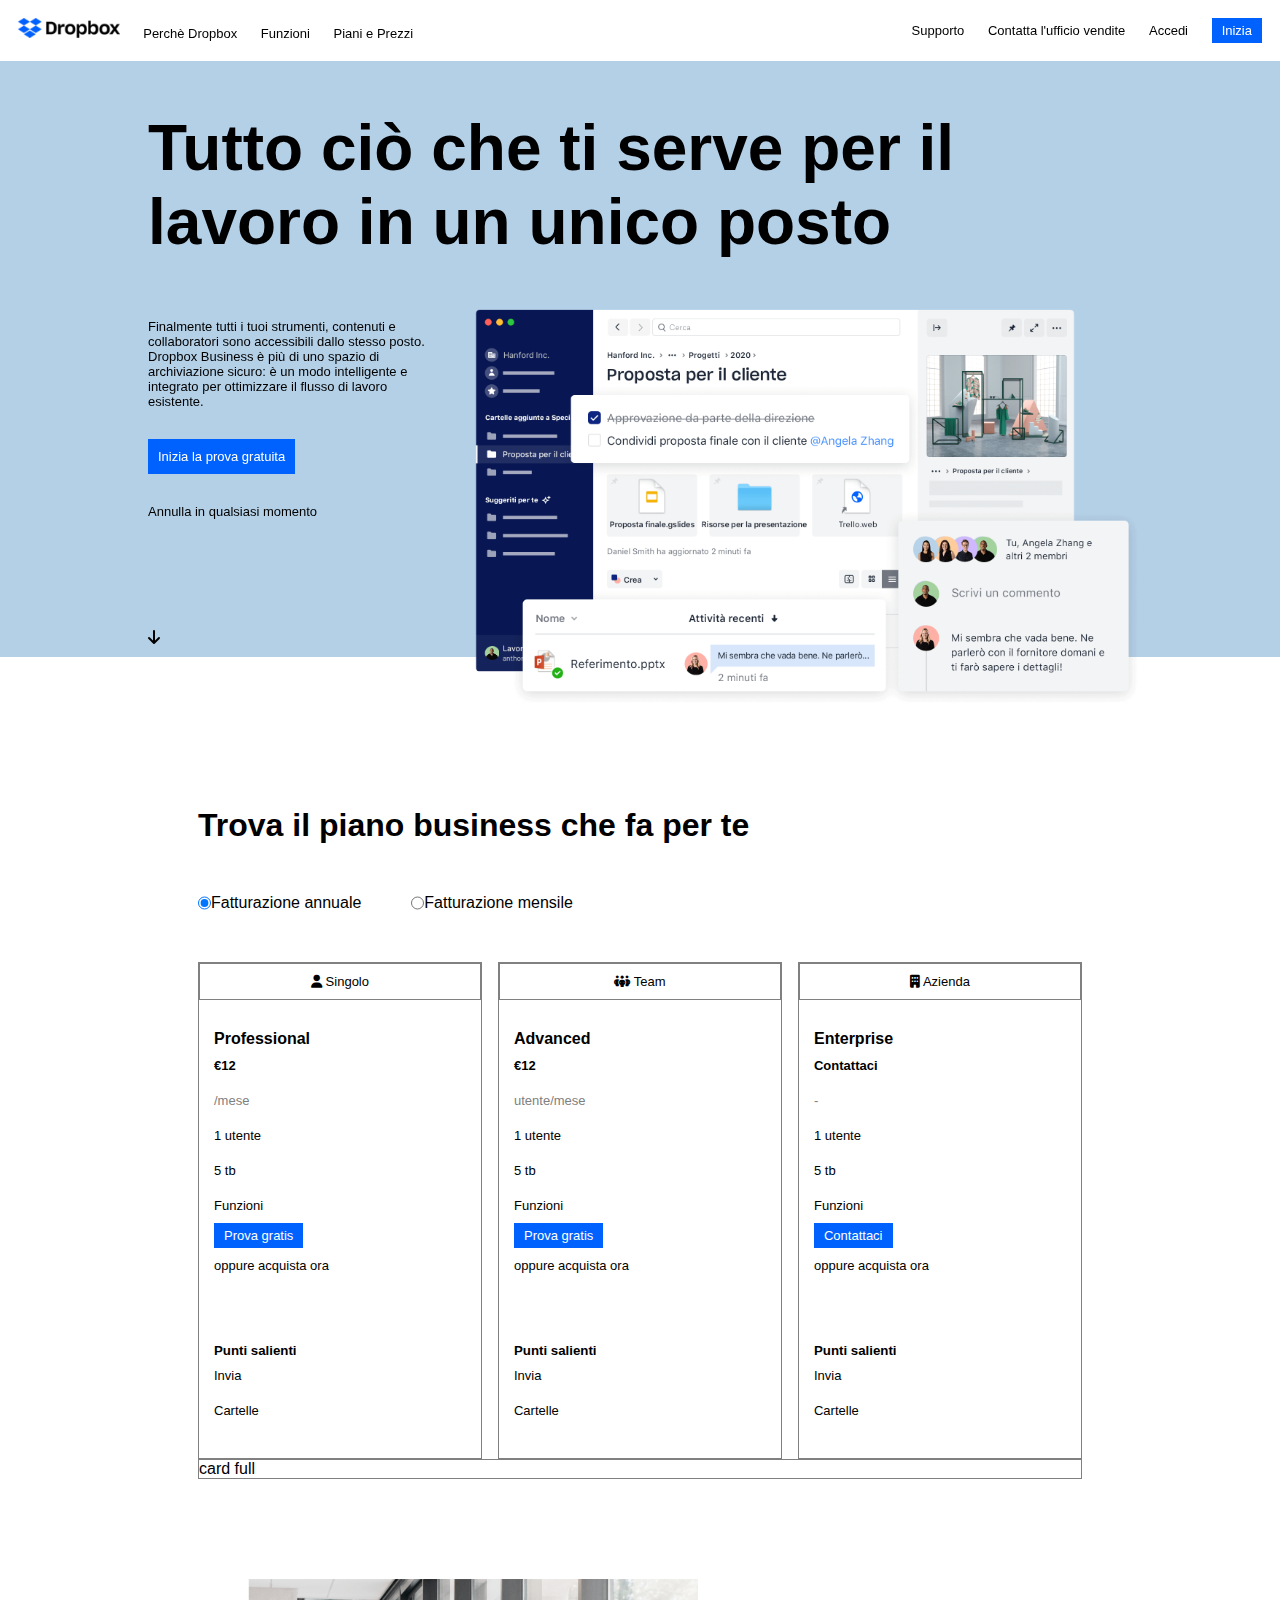
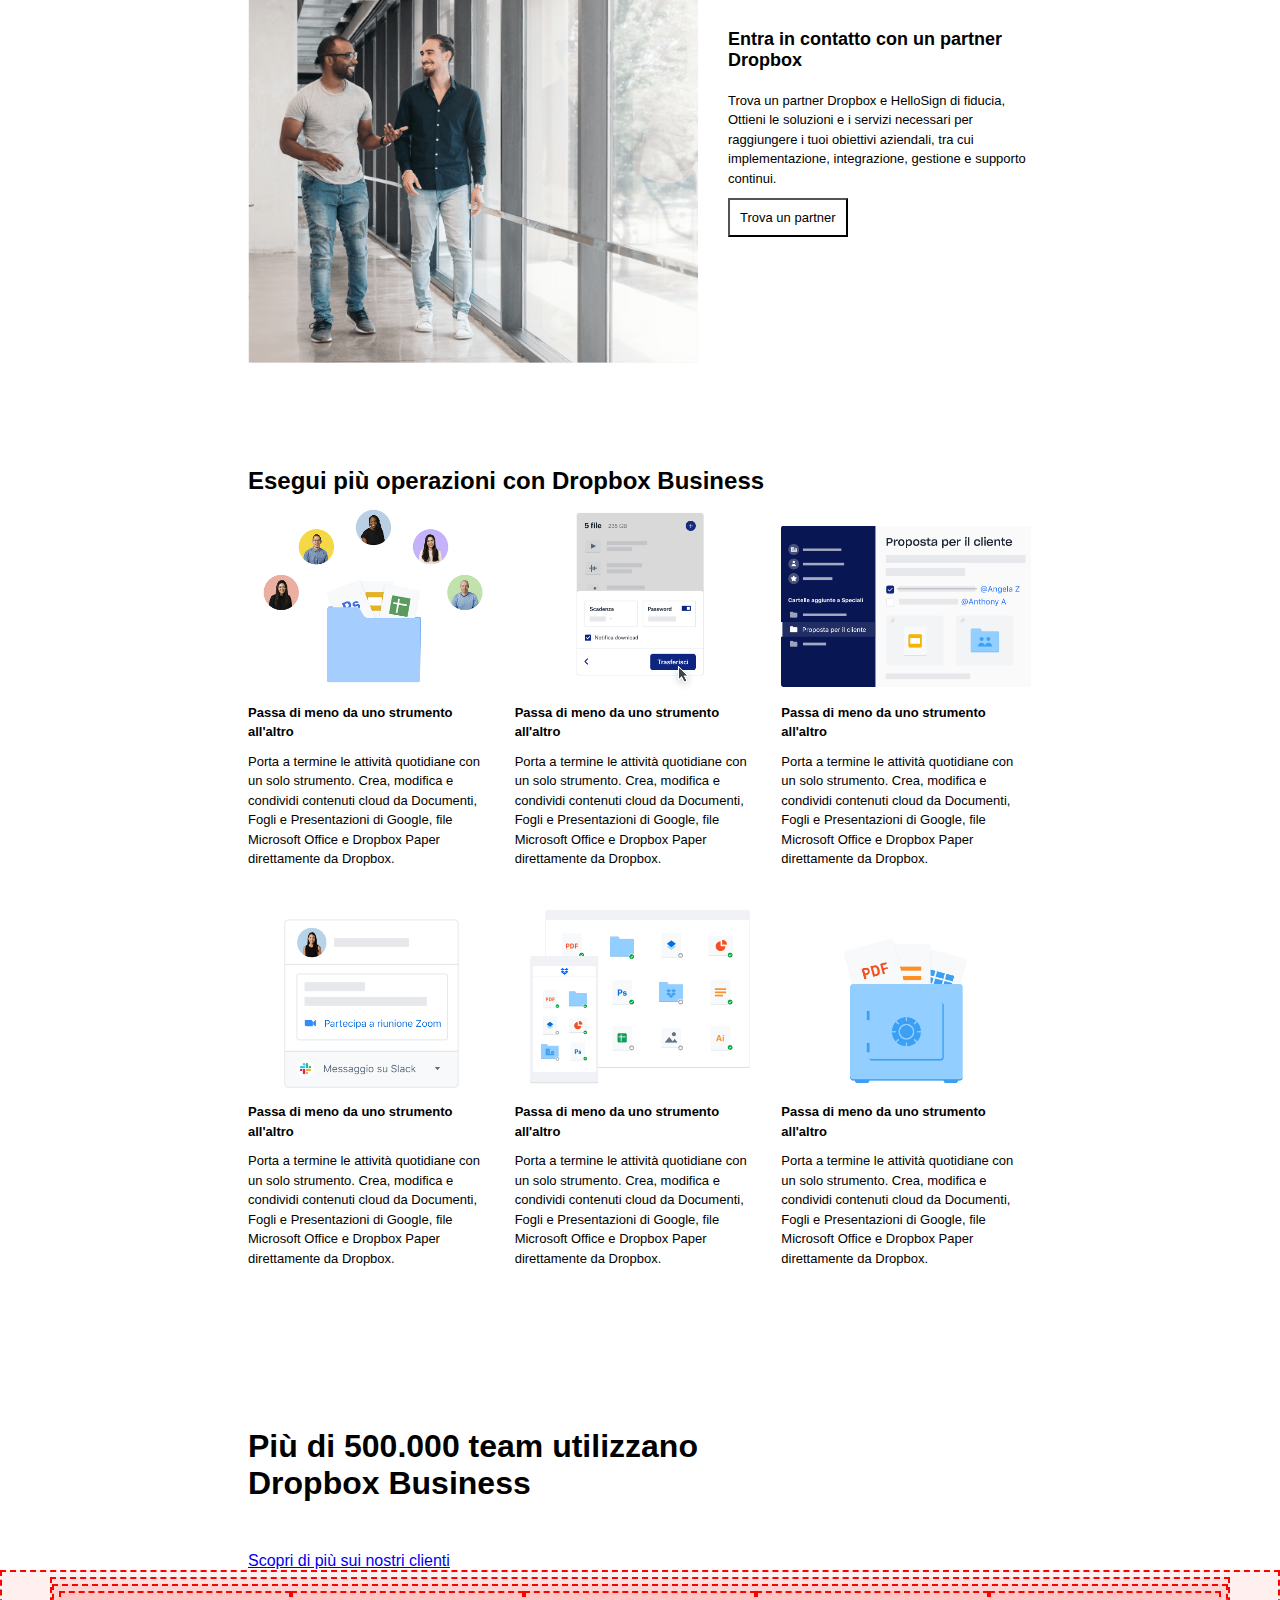
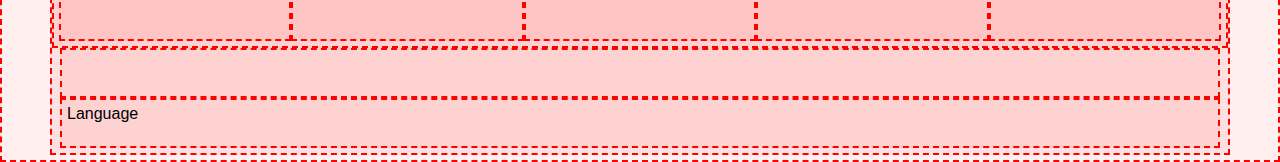
==== commit 82626986: "details" ====
--- a/index.html
+++ b/index.html
@@ -62,7 +62,7 @@
         </div>
       </section>
       <section id="business-plan">
-        <div class="container">
+        <div class="container container-b">
           <h2>Trova il piano business che fa per te</h2>
           <div class="payment-type">
             <input type="radio" id="annual" name="drone" value="huey" checked />
@@ -74,16 +74,16 @@
             <div class="col-1-3">
               <div class="card">
                 <div class="card-header">
-                  <p>Singolo</p>
+                  <p><i class="fa-solid fa-user"></i> Singolo</p>
                 </div>
                 <div class="card-main">
                   <h4>Professional</h4>
-                  <p>€12</p>
-                  <p>/mese</p>
+                  <p class="bold">€12</p>
+                  <p class="grey">/mese</p>
                   <p>1 utente</p>
                   <p>5 tb</p>
                   <p>Funzioni</p>
-                  <button>Prova gratis</button>
+                  <button class="small-button">Prova gratis</button>
                   <p>oppure acquista ora</p>
                   <div></div>
                 </div>
@@ -97,16 +97,16 @@
             <div class="col-1-3">
               <div class="card">
                 <div class="card-header">
-                  <p>Singolo</p>
+                  <p><i class="fa-solid fa-people-group"></i> Team</p>
                 </div>
                 <div class="card-main">
-                  <h4>Professional</h4>
-                  <p>€12</p>
-                  <p>/mese</p>
+                  <h4>Advanced</h4>
+                  <p class="bold">€12</p>
+                  <p class="grey">utente/mese</p>
                   <p>1 utente</p>
                   <p>5 tb</p>
                   <p>Funzioni</p>
-                  <button>Prova gratis</button>
+                  <button class="small-button">Prova gratis</button>
                   <p>oppure acquista ora</p>
                   <div></div>
                 </div>
@@ -120,16 +120,16 @@
             <div class="col-1-3">
               <div class="card">
                 <div class="card-header">
-                  <p>Singolo</p>
+                  <p><i class="fa-solid fa-building"></i> Azienda</p>
                 </div>
                 <div class="card-main">
-                  <h4>Professional</h4>
-                  <p>€12</p>
-                  <p>/mese</p>
+                  <h4>Enterprise</h4>
+                  <p class="bold">Contattaci</p>
+                  <p class="grey">-</p>
                   <p>1 utente</p>
                   <p>5 tb</p>
                   <p>Funzioni</p>
-                  <button>Prova gratis</button>
+                  <button class="small-button">Contattaci</button>
                   <p>oppure acquista ora</p>
                   <div></div>
                 </div>
@@ -145,13 +145,13 @@
         </div>
       </section>
       <section id="find-partner" class="">
-        <div class="container">
+        <div class="container container-s">
           <div class="row">
             <div class="col-60">
               <img src="./img/partner.png" alt="" />
             </div>
             <div class="col-40">
-              <div class="card">
+              <div class="card-fp">
                 <h4>Entra in contatto con un partner Dropbox</h4>
                 <p>
                   Trova un partner Dropbox e HelloSign di fiducia, Ottieni le
@@ -166,81 +166,87 @@
         </div>
       </section>
       <section id="utilities">
-        <div class="container">
+        <div class="container container-s">
           <h2>Esegui più operazioni con Dropbox Business</h2>
           <div class="row">
             <div class="col-1-3">
-              <div class="card">
-                <img src="./img/business-feature-coordinate-it.png" alt="" />
-                <h4>Lorem ipsum dolor sit amet.</h4>
-                <p>
-                  Lorem ipsum dolor sit, amet consectetur adipisicing elit. Ut
-                  eos quos cupiditate ipsa, corrupti nesciunt tempore amet dolor
-                  quas rerum.
-                </p>
-              </div>
-            </div>
-            <div class="col-1-3">
-              <div class="card">
-                <img src="./img/business-feature-integrations-it.png" alt="" />
-                <h4>Lorem ipsum dolor sit amet.</h4>
-                <p>
-                  Lorem ipsum dolor sit, amet consectetur adipisicing elit. Ut
-                  eos quos cupiditate ipsa, corrupti nesciunt tempore amet dolor
-                  quas rerum.
-                </p>
-              </div>
-            </div>
-            <div class="col-1-3">
-              <div class="card">
-                <img src="./img/business-feature-multi-device.png" alt="" />
-                <h4>Lorem ipsum dolor sit amet.</h4>
-                <p>
-                  Lorem ipsum dolor sit, amet consectetur adipisicing elit. Ut
-                  eos quos cupiditate ipsa, corrupti nesciunt tempore amet dolor
-                  quas rerum.
-                </p>
-              </div>
-            </div>
-            <div class="col-1-3">
-              <div class="card">
-                <img src="./img/business-feature-security.png" alt="" />
-                <h4>Lorem ipsum dolor sit amet.</h4>
-                <p>
-                  Lorem ipsum dolor sit, amet consectetur adipisicing elit. Ut
-                  eos quos cupiditate ipsa, corrupti nesciunt tempore amet dolor
-                  quas rerum.
-                </p>
-              </div>
-            </div>
-            <div class="col-1-3">
-              <div class="card">
-                <img src="./img/business-feature-send-files-it.png" alt="" />
-                <h4>Lorem ipsum dolor sit amet.</h4>
-                <p>
-                  Lorem ipsum dolor sit, amet consectetur adipisicing elit. Ut
-                  eos quos cupiditate ipsa, corrupti nesciunt tempore amet dolor
-                  quas rerum.
-                </p>
-              </div>
-            </div>
-            <div class="col-1-3">
-              <div class="card">
-                <img src="./img/business-feature-switching-tools.png" alt="" />
-                <h4>Lorem ipsum dolor sit amet.</h4>
-                <p>
-                  Lorem ipsum dolor sit, amet consectetur adipisicing elit. Ut
-                  eos quos cupiditate ipsa, corrupti nesciunt tempore amet dolor
-                  quas rerum.
-                </p>
-              </div>
-            </div>
-          </div>
-        </div>
-      </section>
-      <section id="clients" class="debug">
-        <div class="container">
-          <h2>Più di 500.000 team usano Dropbox Business</h2>
+              <div class="card-ut">
+                <img src="./img/1.png" alt="" />
+                <h4>Passa di meno da uno strumento all'altro</h4>
+                <p>
+                  Porta a termine le attività quotidiane con un solo strumento.
+                  Crea, modifica e condividi contenuti cloud da Documenti, Fogli
+                  e Presentazioni di Google, file Microsoft Office e Dropbox
+                  Paper direttamente da Dropbox.
+                </p>
+              </div>
+            </div>
+            <div class="col-1-3">
+              <div class="card-ut">
+                <img src="./img/2.png" alt="" />
+                <h4>Passa di meno da uno strumento all'altro</h4>
+                <p>
+                  Porta a termine le attività quotidiane con un solo strumento.
+                  Crea, modifica e condividi contenuti cloud da Documenti, Fogli
+                  e Presentazioni di Google, file Microsoft Office e Dropbox
+                  Paper direttamente da Dropbox.
+                </p>
+              </div>
+            </div>
+            <div class="col-1-3">
+              <div class="card-ut">
+                <img src="./img/3.png" alt="" />
+                <h4>Passa di meno da uno strumento all'altro</h4>
+                <p>
+                  Porta a termine le attività quotidiane con un solo strumento.
+                  Crea, modifica e condividi contenuti cloud da Documenti, Fogli
+                  e Presentazioni di Google, file Microsoft Office e Dropbox
+                  Paper direttamente da Dropbox.
+                </p>
+              </div>
+            </div>
+            <div class="col-1-3">
+              <div class="card-ut">
+                <img src="./img/4.png" alt="" />
+                <h4>Passa di meno da uno strumento all'altro</h4>
+                <p>
+                  Porta a termine le attività quotidiane con un solo strumento.
+                  Crea, modifica e condividi contenuti cloud da Documenti, Fogli
+                  e Presentazioni di Google, file Microsoft Office e Dropbox
+                  Paper direttamente da Dropbox.
+                </p>
+              </div>
+            </div>
+            <div class="col-1-3">
+              <div class="card-ut">
+                <img src="./img/5.png" alt="" />
+                <h4>Passa di meno da uno strumento all'altro</h4>
+                <p>
+                  Porta a termine le attività quotidiane con un solo strumento.
+                  Crea, modifica e condividi contenuti cloud da Documenti, Fogli
+                  e Presentazioni di Google, file Microsoft Office e Dropbox
+                  Paper direttamente da Dropbox.
+                </p>
+              </div>
+            </div>
+            <div class="col-1-3">
+              <div class="card-ut">
+                <img src="./img/6.png" alt="" />
+                <h4>Passa di meno da uno strumento all'altro</h4>
+                <p>
+                  Porta a termine le attività quotidiane con un solo strumento.
+                  Crea, modifica e condividi contenuti cloud da Documenti, Fogli
+                  e Presentazioni di Google, file Microsoft Office e Dropbox
+                  Paper direttamente da Dropbox.
+                </p>
+              </div>
+            </div>
+          </div>
+        </div>
+      </section>
+      <section id="clients" class="">
+        <div class="container container-s">
+          <h2>Più di 500.000 team utilizzano <br />Dropbox Business</h2>
           <a href="#">Scopri di più sui nostri clienti</a>
         </div>
       </section>
--- a/style.css
+++ b/style.css
@@ -23,6 +23,12 @@
 .container.container-xl {
   max-width: 1180px;
 }
+.container.container-s {
+  max-width: 800px;
+}
+.container.container-b {
+  max-width: 900px;
+}
 
 #business-plan,
 #find-partner,
@@ -109,7 +115,6 @@
 [class*="col"] {
   padding-left: 0.5rem;
   padding-right: 0.5rem;
-  /* border: 1px dashed black; */
 }
 
 .col {
@@ -141,18 +146,83 @@
   display: flex;
 }
 
-.card {
-  border: 1px dashed black;
+.card,
+.card-header {
+  border: 1px solid grey;
+}
+/* BUSINESS PLAN */
+#business-plan h2 {
+  padding: 50px 0px;
+  font-size: 2rem;
+}
+.payment-type {
+  padding-bottom: 50px;
+}
+label {
+  padding-right: 50px;
+}
+#business-plan .card {
+  display: flex;
+  flex-direction: column;
+}
+
+.card-header {
+  text-align: center;
+}
+.card-main,
+.card-footer {
+  padding: 30px 15px;
+}
+.card-main .bold {
+  font-weight: bold;
+}
+
+.card-main .grey {
+  color: grey;
 }
 
 /* FIND PARTNER */
 
 #find-partner img {
-  max-width: 500px;
+  max-width: 450px;
+}
+#find-partner h4,
+p,
+button {
+  padding: 10px 0px;
+  font-size: small;
+}
+#find-partner h4 {
+  padding-top: 50px;
+  font-size: large;
+}
+#find-partner button {
+  background-color: white;
+  padding: 10px;
+}
+#find-partner p {
+  line-height: 1.5;
 }
 
 /* UTILITIES */
 
 #utilities img {
-  max-width: 300px;
-}
+  max-width: 250px;
+}
+
+.card-ut {
+  max-width: 250px;
+  font-size: small;
+  line-height: 1.5;
+}
+
+/* CLIENTS */
+#clients h2 {
+  font-size: xx-large;
+}
+
+#clients h2,
+a {
+  padding-top: 50px;
+  padding-bottom: 50px;
+}
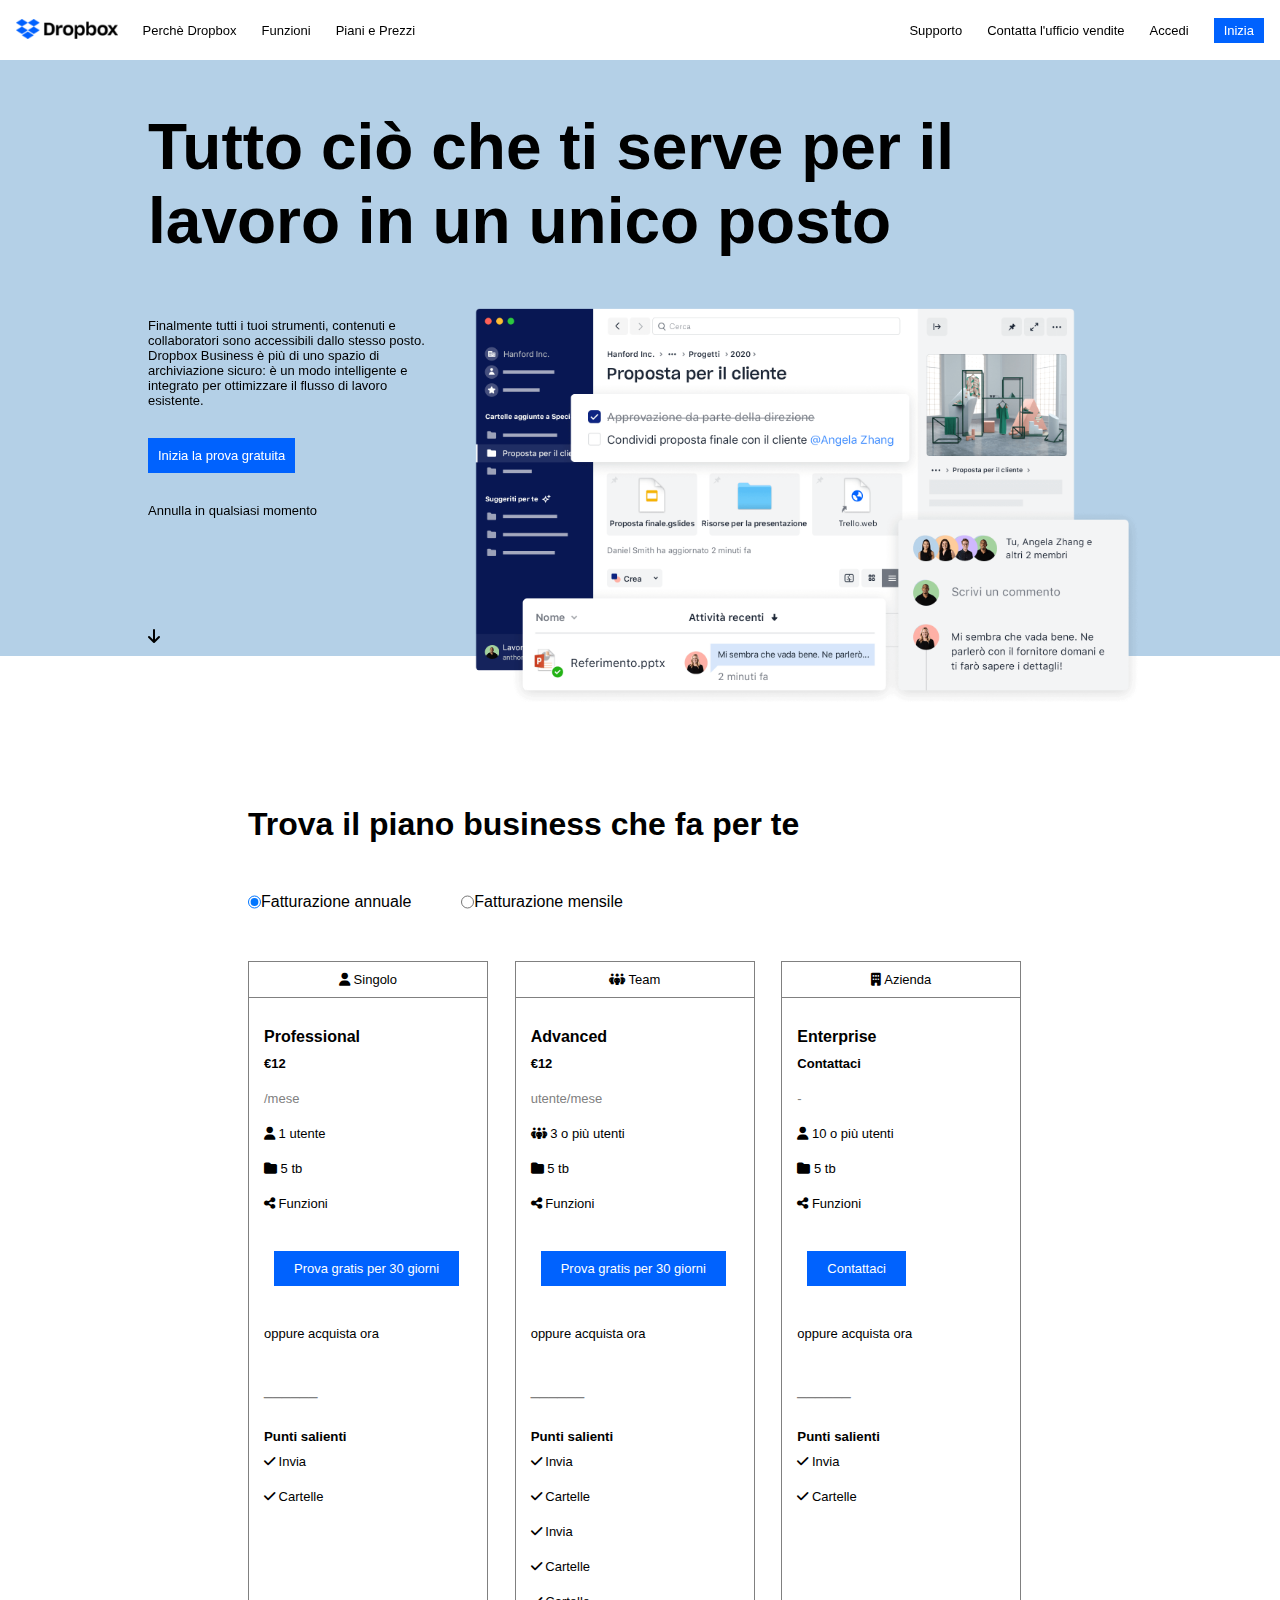
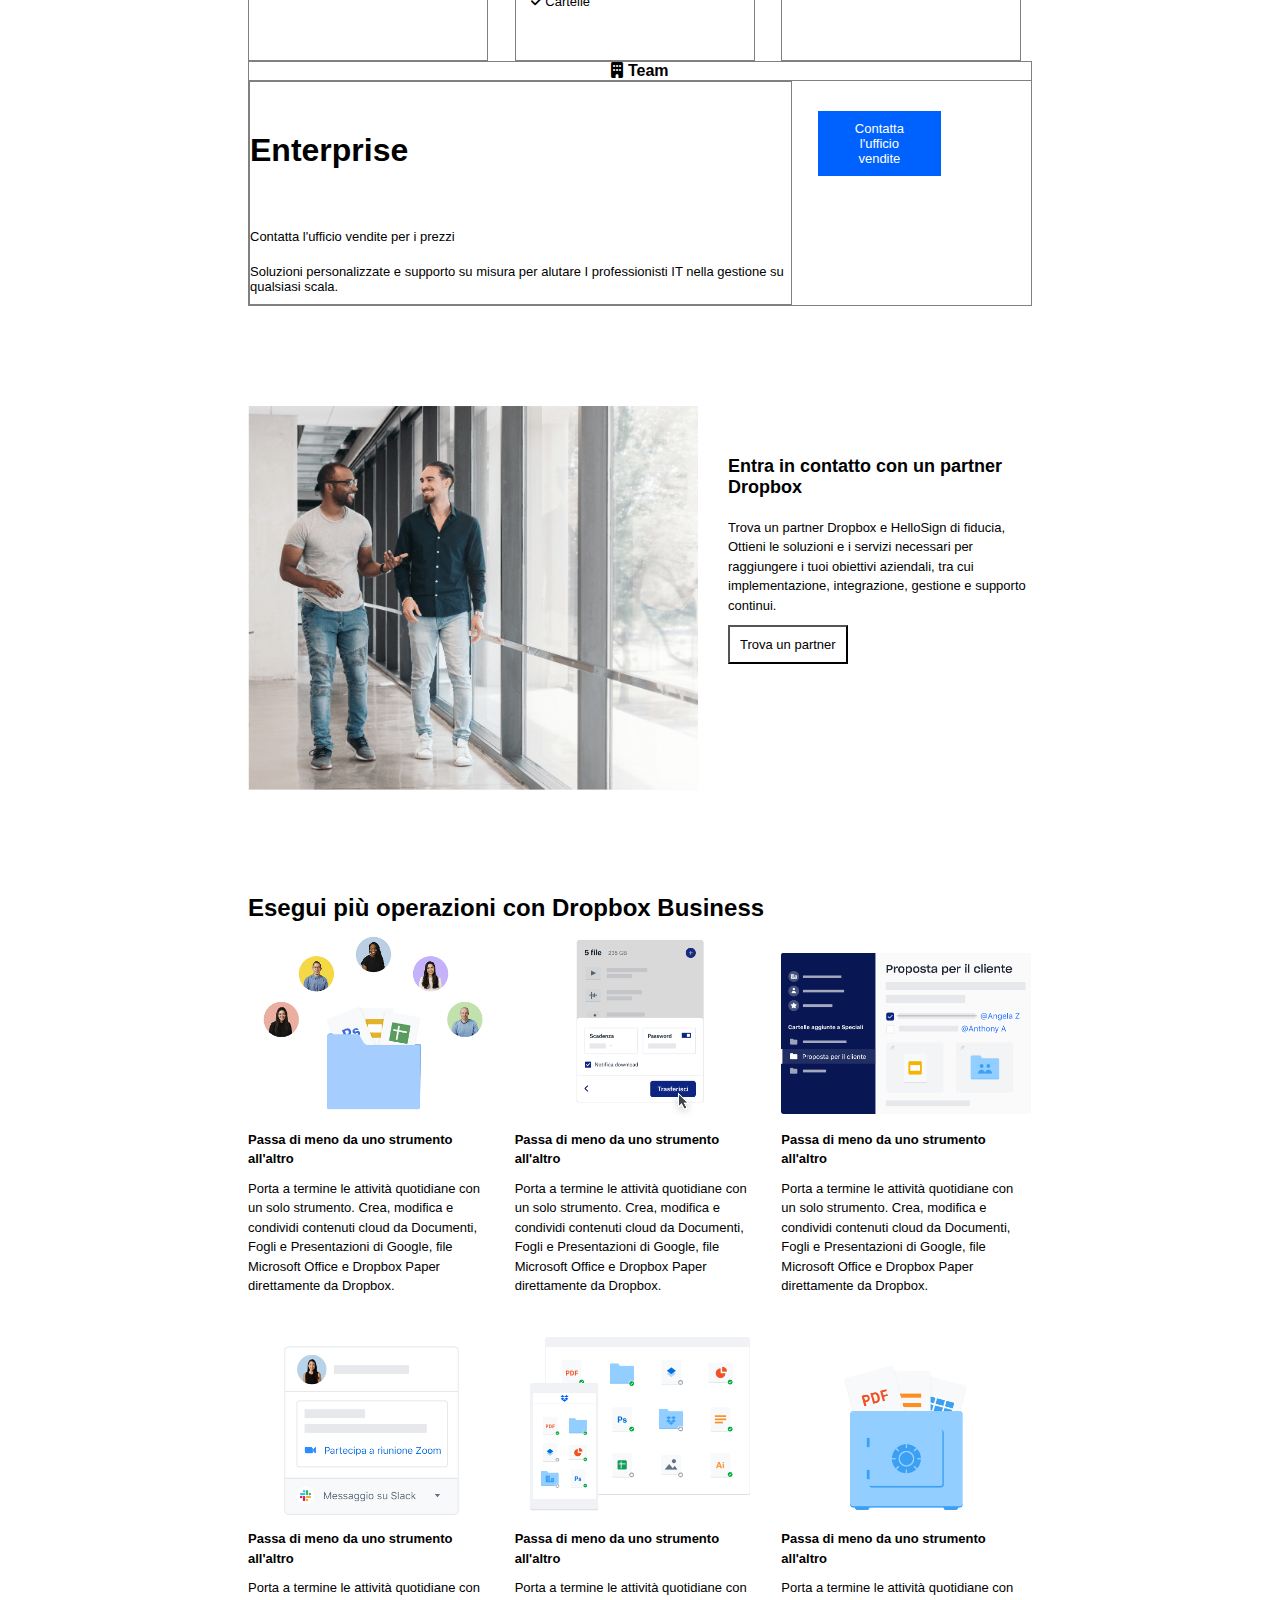
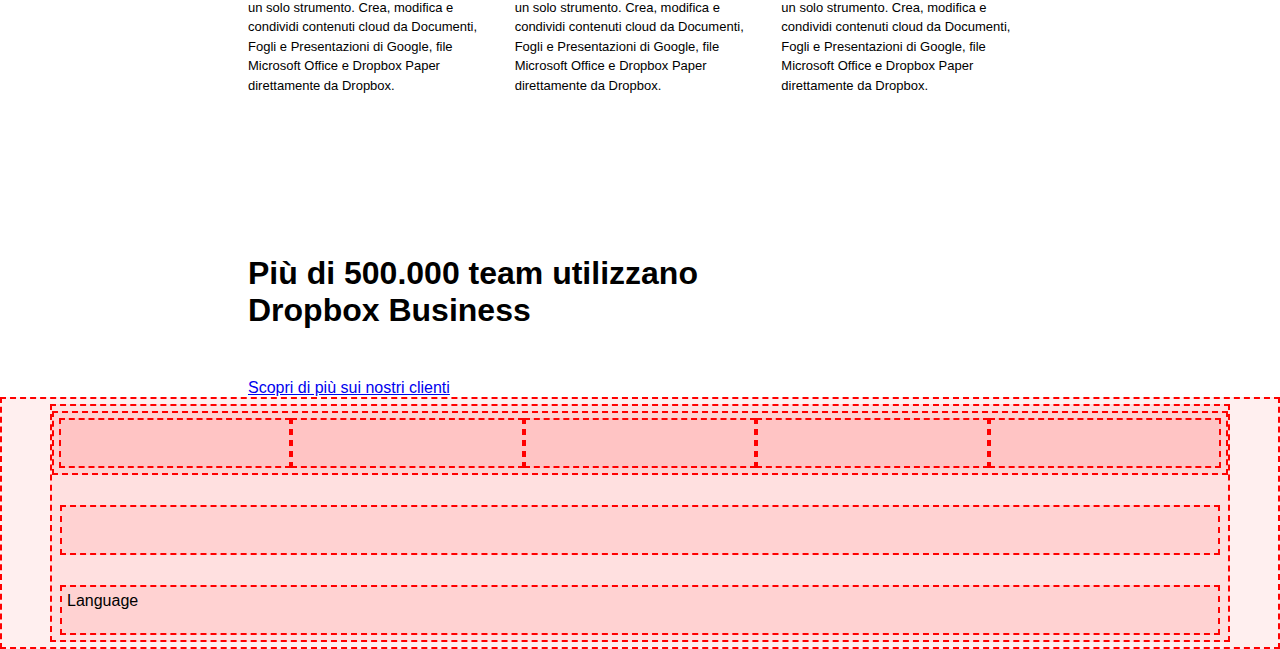
==== commit a7f09027: "header + jumbo + business-plan" ====
--- a/index.html
+++ b/index.html
@@ -62,7 +62,7 @@
         </div>
       </section>
       <section id="business-plan">
-        <div class="container container-b">
+        <div class="container container-s">
           <h2>Trova il piano business che fa per te</h2>
           <div class="payment-type">
             <input type="radio" id="annual" name="drone" value="huey" checked />
@@ -72,7 +72,7 @@
           </div>
           <div class="row">
             <div class="col-1-3">
-              <div class="card">
+              <div class="card-pt">
                 <div class="card-header">
                   <p><i class="fa-solid fa-user"></i> Singolo</p>
                 </div>
@@ -80,22 +80,22 @@
                   <h4>Professional</h4>
                   <p class="bold">€12</p>
                   <p class="grey">/mese</p>
-                  <p>1 utente</p>
-                  <p>5 tb</p>
-                  <p>Funzioni</p>
-                  <button class="small-button">Prova gratis</button>
+                  <p><i class="fa-solid fa-user"></i> 1 utente</p>
+                  <p><i class="fa-solid fa-folder"></i> 5 tb</p>
+                  <p><i class="fa-solid fa-share-nodes"></i> Funzioni</p>
+                  <button class="large-button">
+                    Prova gratis per 30 giorni
+                  </button>
                   <p>oppure acquista ora</p>
-                  <div></div>
-                </div>
-                <div class="card-footer">
+                  <div class="separator">______</div>
                   <h5>Punti salienti</h5>
-                  <p>Invia</p>
-                  <p>Cartelle</p>
-                </div>
-              </div>
-            </div>
-            <div class="col-1-3">
-              <div class="card">
+                  <p><i class="fa-solid fa-check"></i> Invia</p>
+                  <p><i class="fa-solid fa-check"></i> Cartelle</p>
+                </div>
+              </div>
+            </div>
+            <div class="col-1-3">
+              <div class="card-pt">
                 <div class="card-header">
                   <p><i class="fa-solid fa-people-group"></i> Team</p>
                 </div>
@@ -103,22 +103,25 @@
                   <h4>Advanced</h4>
                   <p class="bold">€12</p>
                   <p class="grey">utente/mese</p>
-                  <p>1 utente</p>
-                  <p>5 tb</p>
-                  <p>Funzioni</p>
-                  <button class="small-button">Prova gratis</button>
+                  <p><i class="fa-solid fa-people-group"></i> 3 o più utenti</p>
+                  <p><i class="fa-solid fa-folder"></i> 5 tb</p>
+                  <p><i class="fa-solid fa-share-nodes"></i> Funzioni</p>
+                  <button class="large-button">
+                    Prova gratis per 30 giorni
+                  </button>
                   <p>oppure acquista ora</p>
-                  <div></div>
-                </div>
-                <div class="card-footer">
+                  <div class="separator">______</div>
                   <h5>Punti salienti</h5>
-                  <p>Invia</p>
-                  <p>Cartelle</p>
-                </div>
-              </div>
-            </div>
-            <div class="col-1-3">
-              <div class="card">
+                  <p><i class="fa-solid fa-check"></i> Invia</p>
+                  <p><i class="fa-solid fa-check"></i> Cartelle</p>
+                  <p><i class="fa-solid fa-check"></i> Invia</p>
+                  <p><i class="fa-solid fa-check"></i> Cartelle</p>
+                  <p><i class="fa-solid fa-check"></i> Cartelle</p>
+                </div>
+              </div>
+            </div>
+            <div class="col-1-3">
+              <div class="card-pt">
                 <div class="card-header">
                   <p><i class="fa-solid fa-building"></i> Azienda</p>
                 </div>
@@ -126,22 +129,39 @@
                   <h4>Enterprise</h4>
                   <p class="bold">Contattaci</p>
                   <p class="grey">-</p>
-                  <p>1 utente</p>
-                  <p>5 tb</p>
-                  <p>Funzioni</p>
-                  <button class="small-button">Contattaci</button>
+                  <p><i class="fa-solid fa-user"></i> 10 o più utenti</p>
+                  <p><i class="fa-solid fa-folder"></i> 5 tb</p>
+                  <p><i class="fa-solid fa-share-nodes"></i> Funzioni</p>
+                  <button class="large-button">Contattaci</button>
                   <p>oppure acquista ora</p>
-                  <div></div>
-                </div>
-                <div class="card-footer">
+                  <div class="separator">______</div>
                   <h5>Punti salienti</h5>
-                  <p>Invia</p>
-                  <p>Cartelle</p>
-                </div>
-              </div>
-            </div>
-          </div>
-          <div class="card card-full">card full</div>
+                  <p><i class="fa-solid fa-check"></i> Invia</p>
+                  <p><i class="fa-solid fa-check"></i> Cartelle</p>
+                </div>
+              </div>
+            </div>
+          </div>
+          <div class="card card-full">
+            <div class="card-header">
+              <h4><i class="fa-solid fa-building"></i> Team</h4>
+            </div>
+            <div class="row">
+              <div class="col70">
+                <div class="card">
+                  <h2>Enterprise</h2>
+                  <p>Contatta l'ufficio vendite per i prezzi</p>
+                  <p>
+                    Soluzioni personalizzate e supporto su misura per alutare I
+                    professionisti IT nella gestione su qualsiasi scala.
+                  </p>
+                </div>
+              </div>
+              <div class="col-20">
+                <button class="large-button">Contatta l'ufficio vendite</button>
+              </div>
+            </div>
+          </div>
         </div>
       </section>
       <section id="find-partner" class="">
--- a/style.css
+++ b/style.css
@@ -44,10 +44,13 @@
   border: 0;
 }
 
-.small-button-2 {
-  padding: 10px 15px;
-}
-
+.large-button {
+  margin: 30px 10px;
+  padding: 10px 20px;
+  background-color: #0062fe;
+  color: white;
+  border: 0;
+}
 .row {
   display: flex;
   flex-wrap: wrap;
@@ -64,13 +67,18 @@
   position: sticky;
   top: 0;
   font-size: small;
-  padding: 0.5rem;
-}
-
+  padding: 1rem;
+  align-items: center;
+  min-height: 60px;
+}
+.page-header ul {
+  display: flex;
+  align-items: center;
+  gap: 25px;
+}
 .header-links li {
   display: inline-block;
   list-style: none;
-  padding: 10px;
 }
 nav img {
   height: 20px;
@@ -145,10 +153,16 @@
 .payment-type {
   display: flex;
 }
-
-.card,
+.card {
+  border: 1px solid grey;
+}
+.card-pt {
+  border: 1px solid grey;
+  min-height: 700px;
+  max-width: 240px;
+}
 .card-header {
-  border: 1px solid grey;
+  border-bottom: 1px solid grey;
 }
 /* BUSINESS PLAN */
 #business-plan h2 {
@@ -169,12 +183,18 @@
 .card-header {
   text-align: center;
 }
-.card-main,
-.card-footer {
+.card-main {
   padding: 30px 15px;
+}
+.card-main p {
+  padding: 10px 0px;
 }
 .card-main .bold {
   font-weight: bold;
+}
+.separator {
+  color: grey;
+  margin: 30px 0;
 }
 
 .card-main .grey {
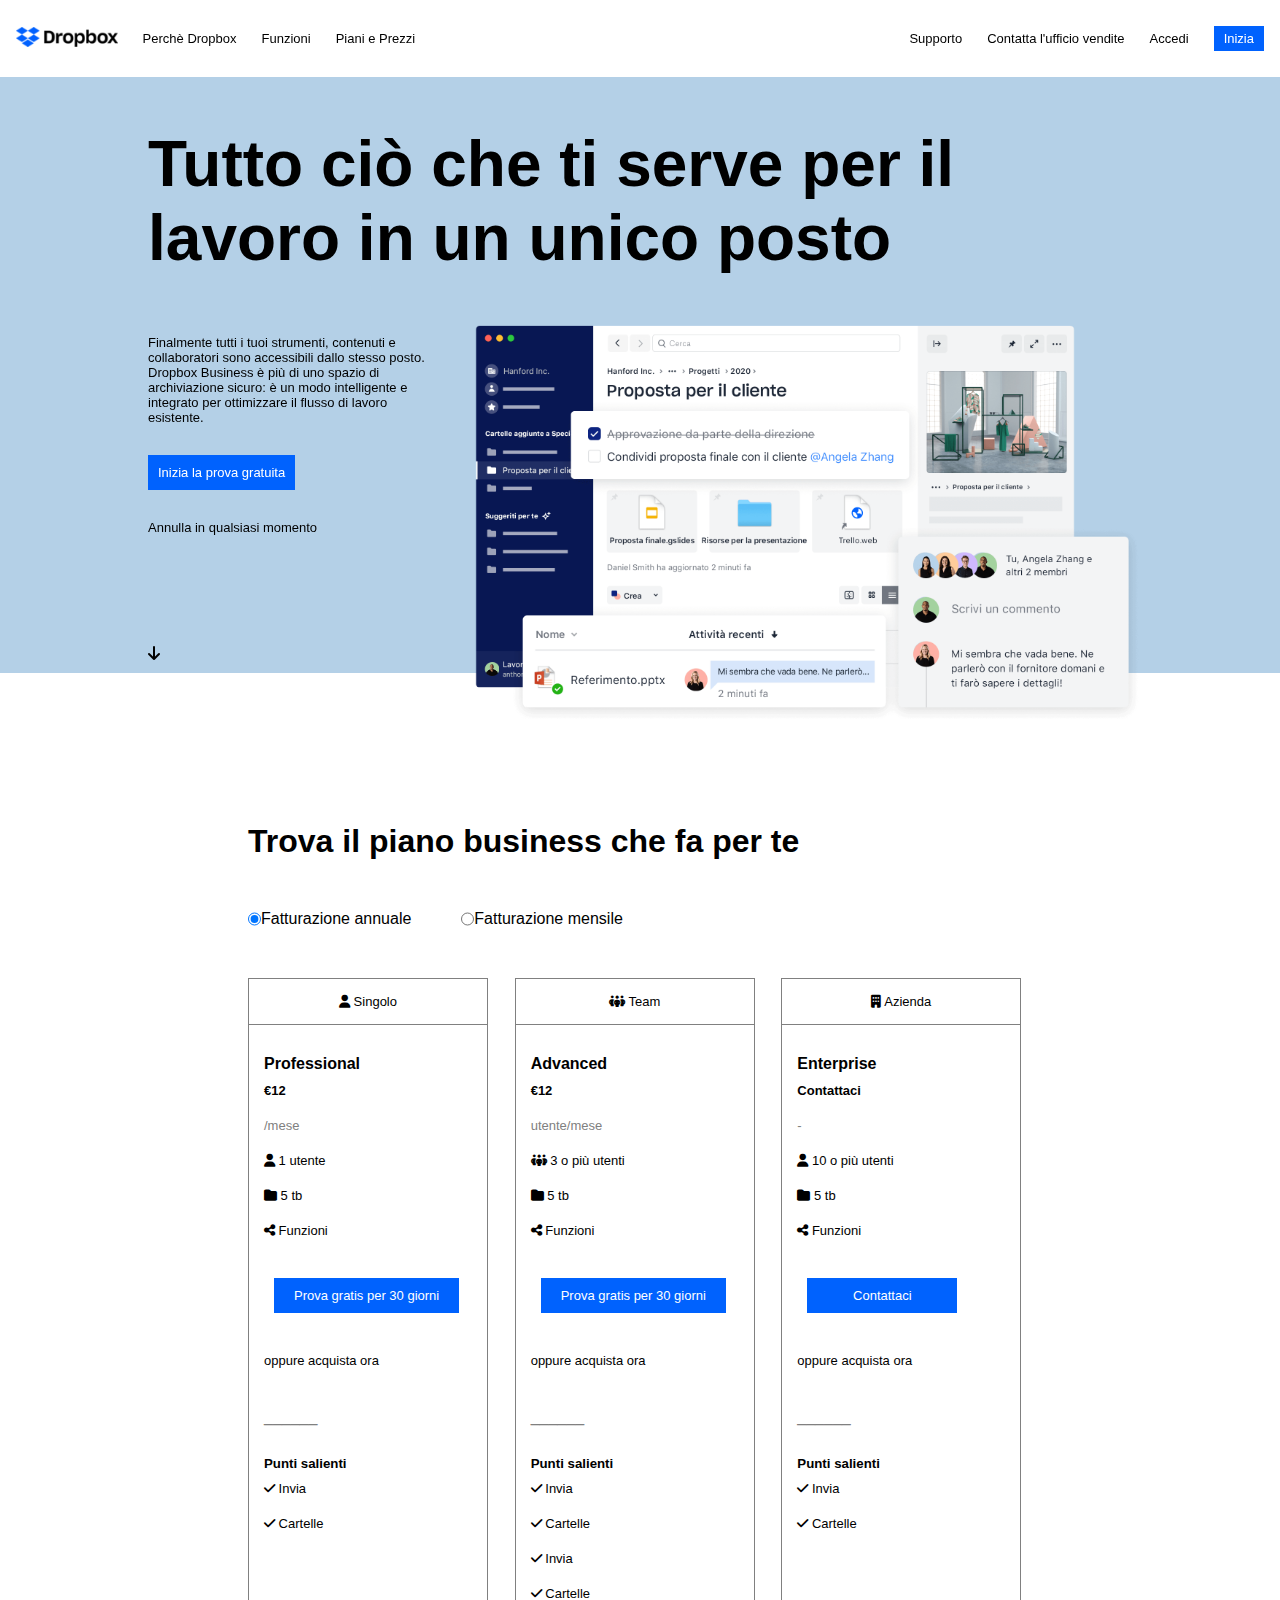
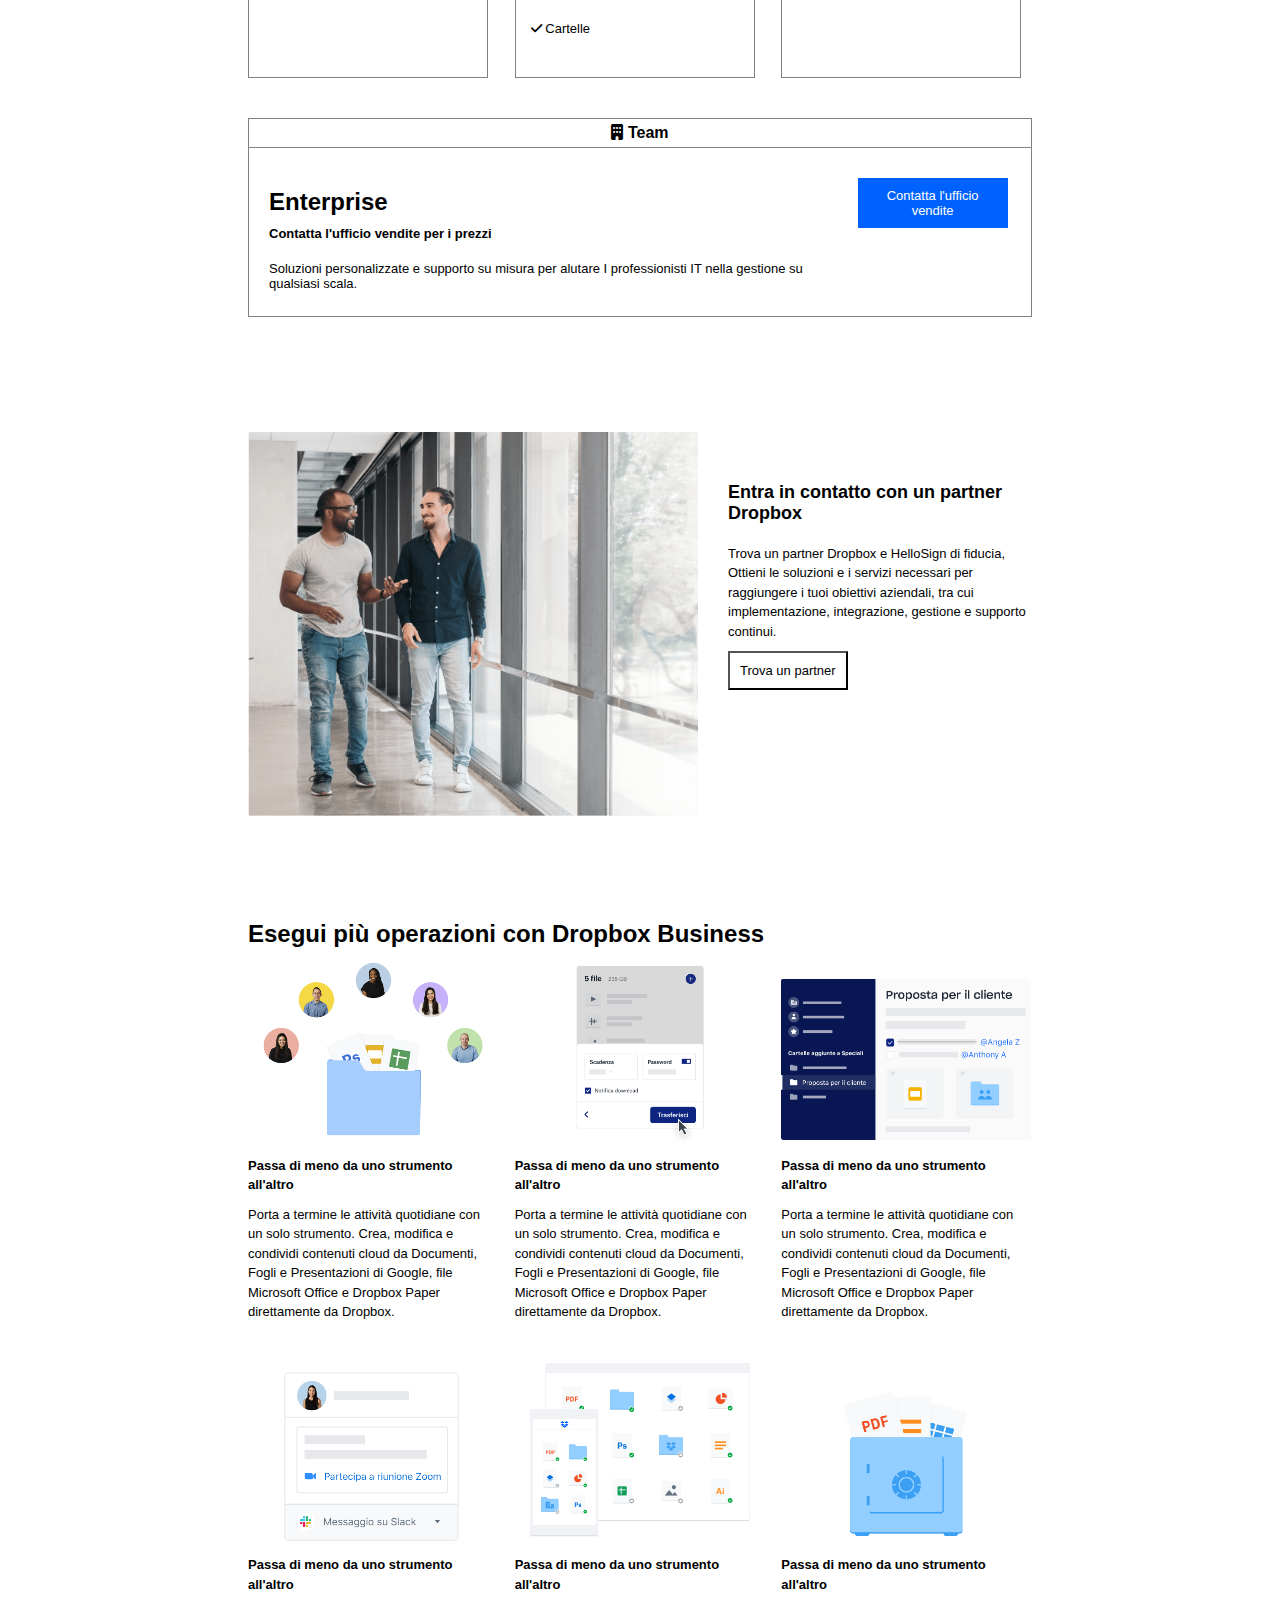
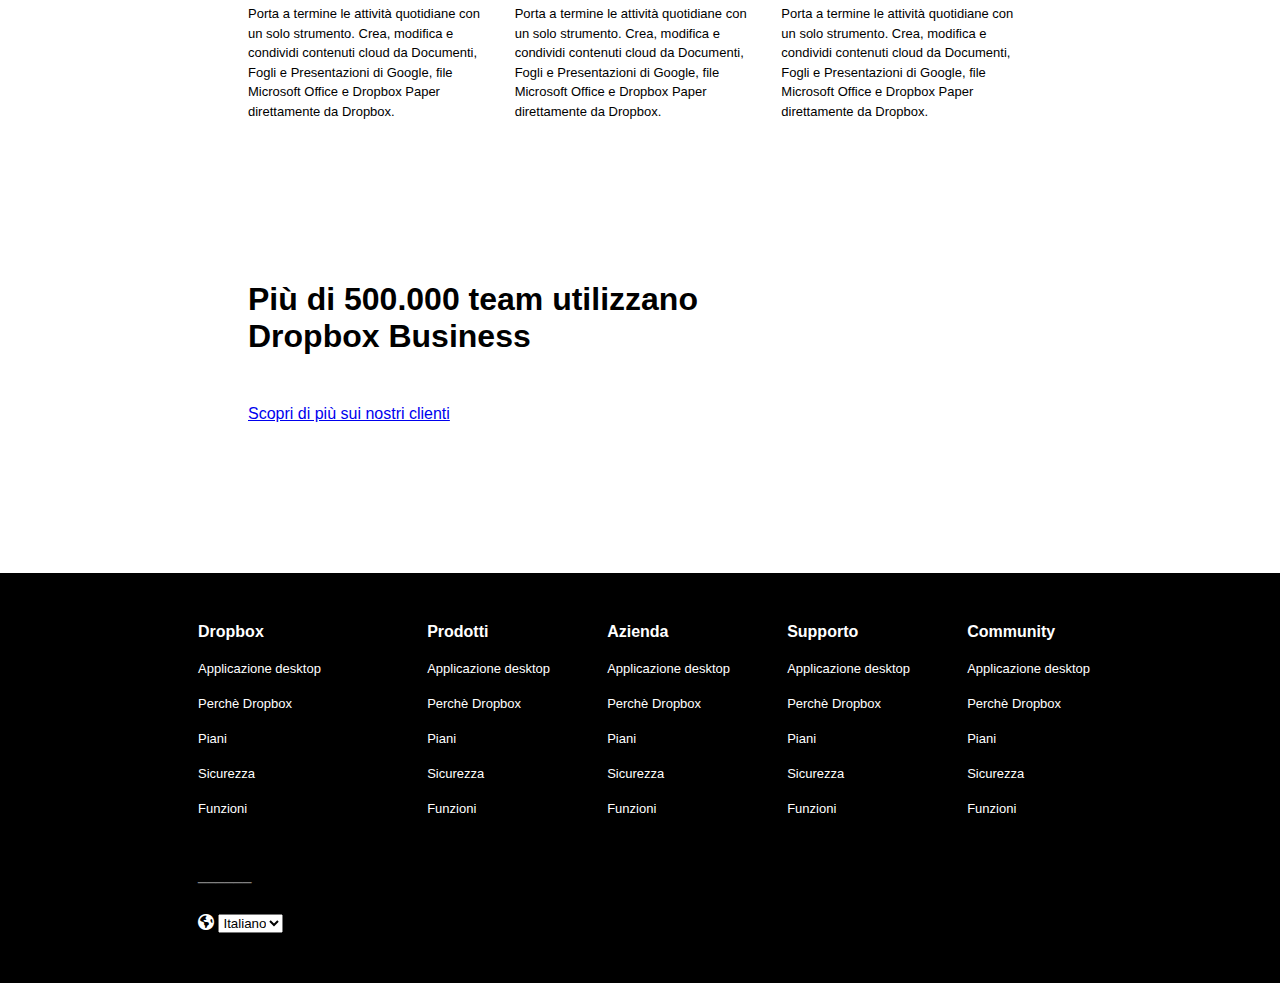
==== commit e78342cf: "completed" ====
--- a/index.html
+++ b/index.html
@@ -63,7 +63,7 @@
       </section>
       <section id="business-plan">
         <div class="container container-s">
-          <h2>Trova il piano business che fa per te</h2>
+          <h2 class="h2-bt">Trova il piano business che fa per te</h2>
           <div class="payment-type">
             <input type="radio" id="annual" name="drone" value="huey" checked />
             <label for="huey">Fatturazione annuale</label>
@@ -142,15 +142,16 @@
               </div>
             </div>
           </div>
+
           <div class="card card-full">
             <div class="card-header">
               <h4><i class="fa-solid fa-building"></i> Team</h4>
             </div>
             <div class="row">
               <div class="col70">
-                <div class="card">
+                <div class="card-full">
                   <h2>Enterprise</h2>
-                  <p>Contatta l'ufficio vendite per i prezzi</p>
+                  <p><b>Contatta l'ufficio vendite per i prezzi</b></p>
                   <p>
                     Soluzioni personalizzate e supporto su misura per alutare I
                     professionisti IT nella gestione su qualsiasi scala.
@@ -272,17 +273,75 @@
       </section>
     </main>
 
-    <footer class="page-footer debug">
-      <div class="container container-xl">
-        <div class="row">
-          <div class="col-20"></div>
-          <div class="col-20"></div>
-          <div class="col-20"></div>
-          <div class="col-20"></div>
-          <div class="col-20"></div>
-        </div>
-        <div class="separator"></div>
-        <div class="lang">Language</div>
+    <footer class="page-footer">
+      <div class="container container-b">
+        <div class="row row-xl">
+          <div class="col-20">
+            <div class="card-fo">
+              <h4>Dropbox</h4>
+              <ul>
+                <li>Applicazione desktop</li>
+                <li>Perchè Dropbox</li>
+                <li>Piani</li>
+                <li>Sicurezza</li>
+                <li>Funzioni</li>
+              </ul>
+            </div>
+          </div>
+          <div classLink="col-20">
+            <div claLinkss="card-fo">
+              <h4>Prodotti</h4>
+              <ul>
+                <li>Applicazione desktop</li>
+                <li>Perchè Dropbox</li>
+                <li>Piani</li>
+                <li>Sicurezza</li>
+                <li>Funzioni</li>
+              </ul>
+            </div>
+          </div>
+          <div classLink="col-20">
+            <div claLinkss="card-fo">
+              <h4>Azienda</h4>
+              <ul>
+                <li>Applicazione desktop</li>
+                <li>Perchè Dropbox</li>
+                <li>Piani</li>
+                <li>Sicurezza</li>
+                <li>Funzioni</li>
+              </ul>
+            </div>
+          </div>
+          <div classLink="col-20">
+            <div claLinkss="card-fo">
+              <h4>Supporto</h4>
+              <ul>
+                <li>Applicazione desktop</li>
+                <li>Perchè Dropbox</li>
+                <li>Piani</li>
+                <li>Sicurezza</li>
+                <li>Funzioni</li>
+              </ul>
+            </div>
+          </div>
+          <div classLink="col-20">
+            <div class="card-fo">
+              <h4>Community</h4>
+              <ul>
+                <li>Applicazione desktop</li>
+                <li>Perchè Dropbox</li>
+                <li>Piani</li>
+                <li>Sicurezza</li>
+                <li>Funzioni</li>
+              </ul>
+            </div>
+          </div>
+        </div>
+        <div class="separator">______</div>
+        <i class="fa-solid fa-earth-americas"></i>
+        <select name="pets" id="lang-select">
+          <option value="">Italiano</option>
+        </select>
       </div>
     </footer>
   </body>
--- a/style.css
+++ b/style.css
@@ -20,9 +20,6 @@
   padding-left: 0.5rem;
   padding-right: 0.5rem;
 }
-.container.container-xl {
-  max-width: 1180px;
-}
 .container.container-s {
   max-width: 800px;
 }
@@ -50,6 +47,8 @@
   background-color: #0062fe;
   color: white;
   border: 0;
+  font-size: small;
+  min-width: 150px;
 }
 .row {
   display: flex;
@@ -59,6 +58,10 @@
   margin-right: -0.5rem;
 }
 
+.row-xl {
+  justify-content: space-between;
+}
+
 /* HEADER */
 
 .page-header {
@@ -165,7 +168,7 @@
   border-bottom: 1px solid grey;
 }
 /* BUSINESS PLAN */
-#business-plan h2 {
+.h2-bt {
   padding: 50px 0px;
   font-size: 2rem;
 }
@@ -182,6 +185,7 @@
 
 .card-header {
   text-align: center;
+  padding: 5px;
 }
 .card-main {
   padding: 30px 15px;
@@ -201,6 +205,15 @@
   color: grey;
 }
 
+.card-full {
+  padding: 0px 0px;
+  margin-top: 40px;
+  margin-bottom: 15px;
+}
+
+#business-plan .col70 {
+  margin: 0px 20px;
+}
 /* FIND PARTNER */
 
 #find-partner img {
@@ -246,3 +259,19 @@
   padding-top: 50px;
   padding-bottom: 50px;
 }
+
+/* FOOTER */
+.page-footer {
+  background-color: black;
+  color: white;
+  padding: 50px;
+  margin-top: 150px;
+}
+.page-footer ul,
+li {
+  list-style: none;
+  padding: 10px 0px;
+}
+.page-footer li {
+  font-size: small;
+}
